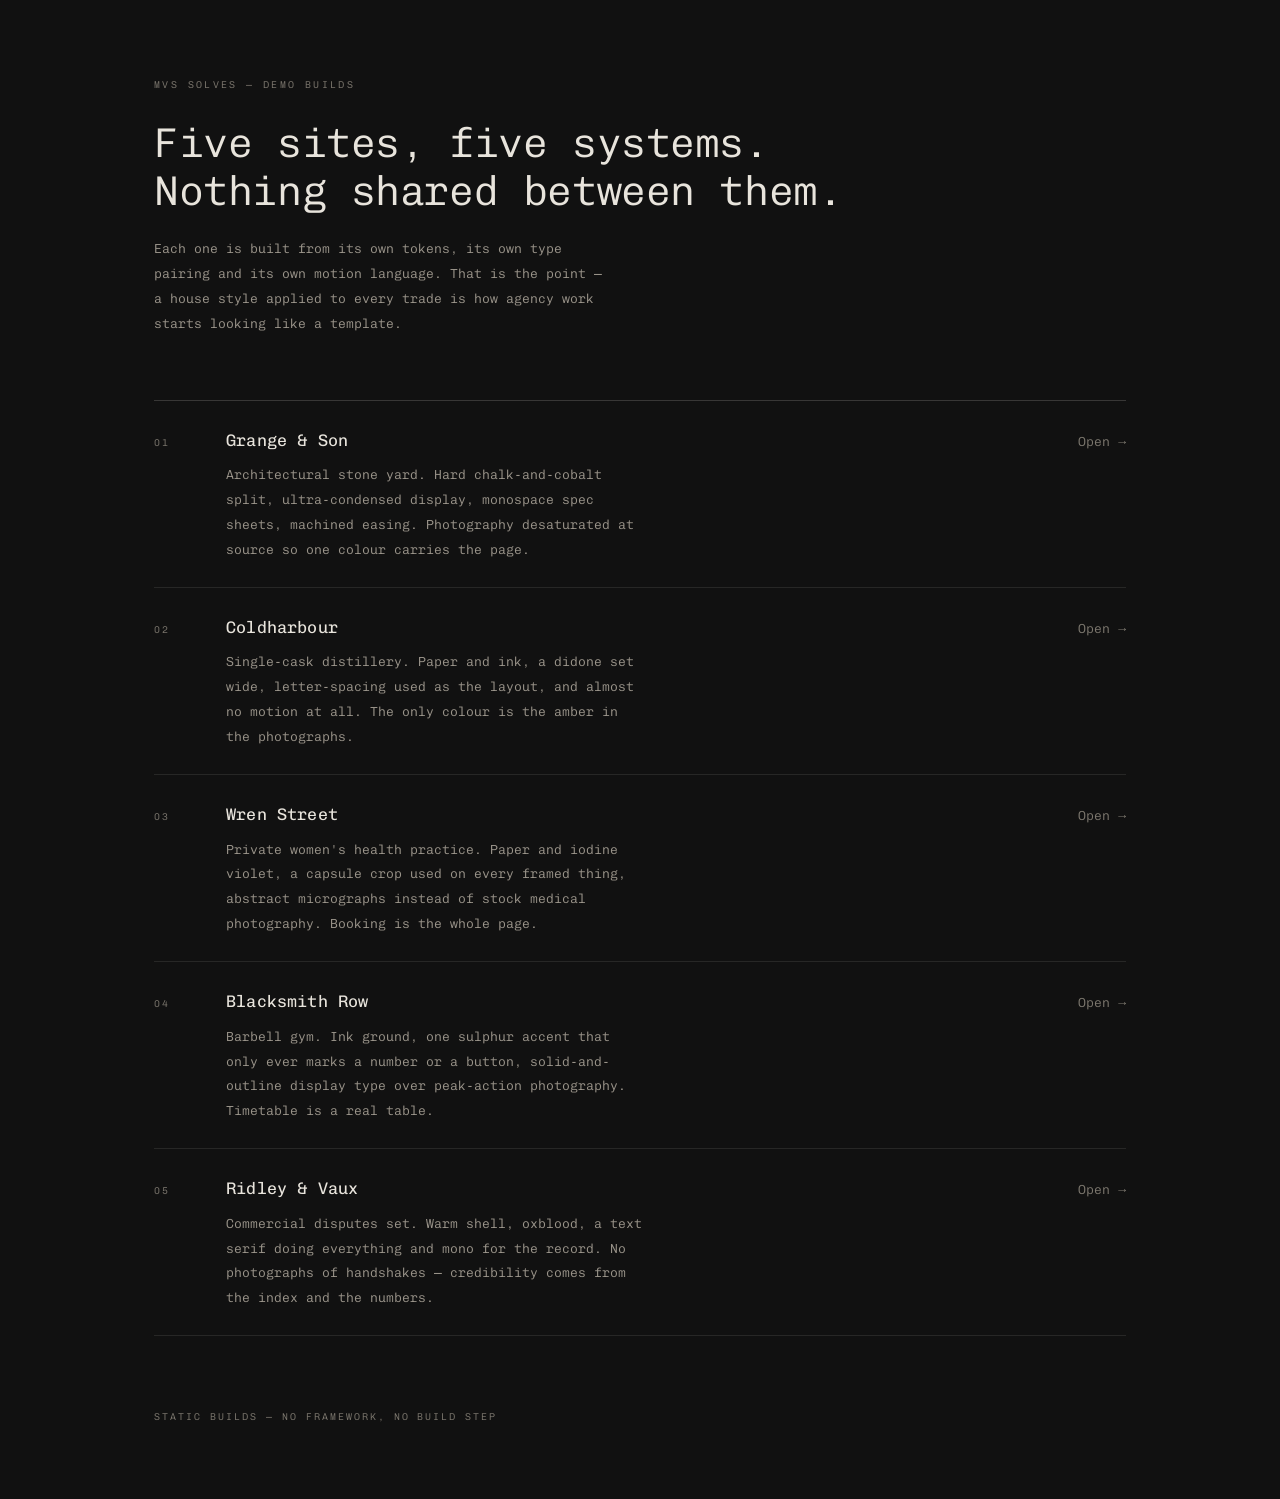
==== index.html @ fd6ee64b "Three more demos: Wren Street, Blacksmith Row, Ridley & Vaux Five trades, five systems, nothing shar" ====
<!DOCTYPE html>
<html lang="en">
<head>
<meta charset="utf-8">
<meta name="viewport" content="width=device-width,initial-scale=1">
<title>MVS Solves — Demo builds</title>
<meta name="description" content="Five demonstration sites. Different trades, different systems, nothing shared between them.">
<meta name="theme-color" content="#111111">
<link rel="preconnect" href="https://fonts.googleapis.com">
<link rel="preconnect" href="https://fonts.gstatic.com" crossorigin>
<link href="https://fonts.googleapis.com/css2?family=Chivo+Mono:wght@300;400&display=swap" rel="stylesheet">
<style>
  *,*::before,*::after{box-sizing:border-box}
  body{margin:0; background:#111; color:#E8E4DC; font-family:'Chivo Mono',ui-monospace,monospace;
    font-weight:300; font-size:.82rem; line-height:1.9; -webkit-font-smoothing:antialiased}
  .wrap{max-width:1100px; margin-inline:auto; padding:clamp(2rem,8vh,6rem) clamp(1.25rem,5vw,4rem)}
  h1{margin:0; font-size:clamp(1.6rem,4vw,2.6rem); font-weight:300; letter-spacing:-.01em; line-height:1.15}
  .k{font-size:.62rem; letter-spacing:.24em; text-transform:uppercase; color:#7C776E}
  .list{margin-top:clamp(2.5rem,7vh,4.5rem); border-top:1px solid rgba(232,228,220,.18)}
  a.item{display:grid; grid-template-columns:3rem minmax(0,1fr) auto; gap:1rem 1.5rem;
    align-items:baseline; padding-block:1.5rem; border-bottom:1px solid rgba(232,228,220,.1);
    text-decoration:none; color:inherit; position:relative}
  /* transform, not padding — nudging padding on hover relayouts the whole row */
  a.item > *{transition:transform .5s cubic-bezier(.85,0,.15,1)}
  a.item:hover > *{transform:translateX(.6rem)}
  a.item::after{content:''; position:absolute; left:0; bottom:-1px; height:1px; width:100%;
    background:#E8E4DC; transform:scaleX(0); transform-origin:left;
    transition:transform .6s cubic-bezier(.85,0,.15,1)}
  a.item:hover::after{transform:scaleX(1)}
  .item b{font-weight:400; font-size:1.05rem; letter-spacing:.01em; display:block}
  .item p{margin:.4rem 0 0; color:#9A948A; max-width:52ch}
  .item .go{white-space:nowrap; color:#7C776E}
  @media(max-width:700px){a.item{grid-template-columns:2.5rem minmax(0,1fr)} .item .go{grid-column:2}}
  footer{margin-top:clamp(3rem,8vh,5rem); color:#7C776E; font-size:.62rem; letter-spacing:.2em; text-transform:uppercase}
</style>
</head>
<body>
<div class="wrap">
  <span class="k">MVS Solves — demo builds</span>
  <h1 style="margin-top:1.4rem">Five sites, five systems.<br>Nothing shared between them.</h1>
  <p style="margin-top:1.4rem; color:#9A948A; max-width:56ch">Each one is built from its own tokens, its own type pairing and its own motion language. That is the point — a house style applied to every trade is how agency work starts looking like a template.</p>

  <div class="list">
    <a class="item" href="stone/">
      <span class="k">01</span>
      <span>
        <b>Grange &amp; Son</b>
        <p>Architectural stone yard. Hard chalk-and-cobalt split, ultra-condensed display, monospace spec sheets, machined easing. Photography desaturated at source so one colour carries the page.</p>
      </span>
      <span class="go">Open →</span>
    </a>

    <a class="item" href="still/">
      <span class="k">02</span>
      <span>
        <b>Coldharbour</b>
        <p>Single-cask distillery. Paper and ink, a didone set wide, letter-spacing used as the layout, and almost no motion at all. The only colour is the amber in the photographs.</p>
      </span>
      <span class="go">Open →</span>
    </a>

    <a class="item" href="clinic/">
      <span class="k">03</span>
      <span>
        <b>Wren Street</b>
        <p>Private women's health practice. Paper and iodine violet, a capsule crop used on every framed thing, abstract micrographs instead of stock medical photography. Booking is the whole page.</p>
      </span>
      <span class="go">Open →</span>
    </a>

    <a class="item" href="forge/">
      <span class="k">04</span>
      <span>
        <b>Blacksmith Row</b>
        <p>Barbell gym. Ink ground, one sulphur accent that only ever marks a number or a button, solid-and-outline display type over peak-action photography. Timetable is a real table.</p>
      </span>
      <span class="go">Open →</span>
    </a>

    <a class="item" href="chambers/">
      <span class="k">05</span>
      <span>
        <b>Ridley &amp; Vaux</b>
        <p>Commercial disputes set. Warm shell, oxblood, a text serif doing everything and mono for the record. No photographs of handshakes — credibility comes from the index and the numbers.</p>
      </span>
      <span class="go">Open →</span>
    </a>

  </div>

  <footer>Static builds — no framework, no build step</footer>
</div>
</body>
</html>
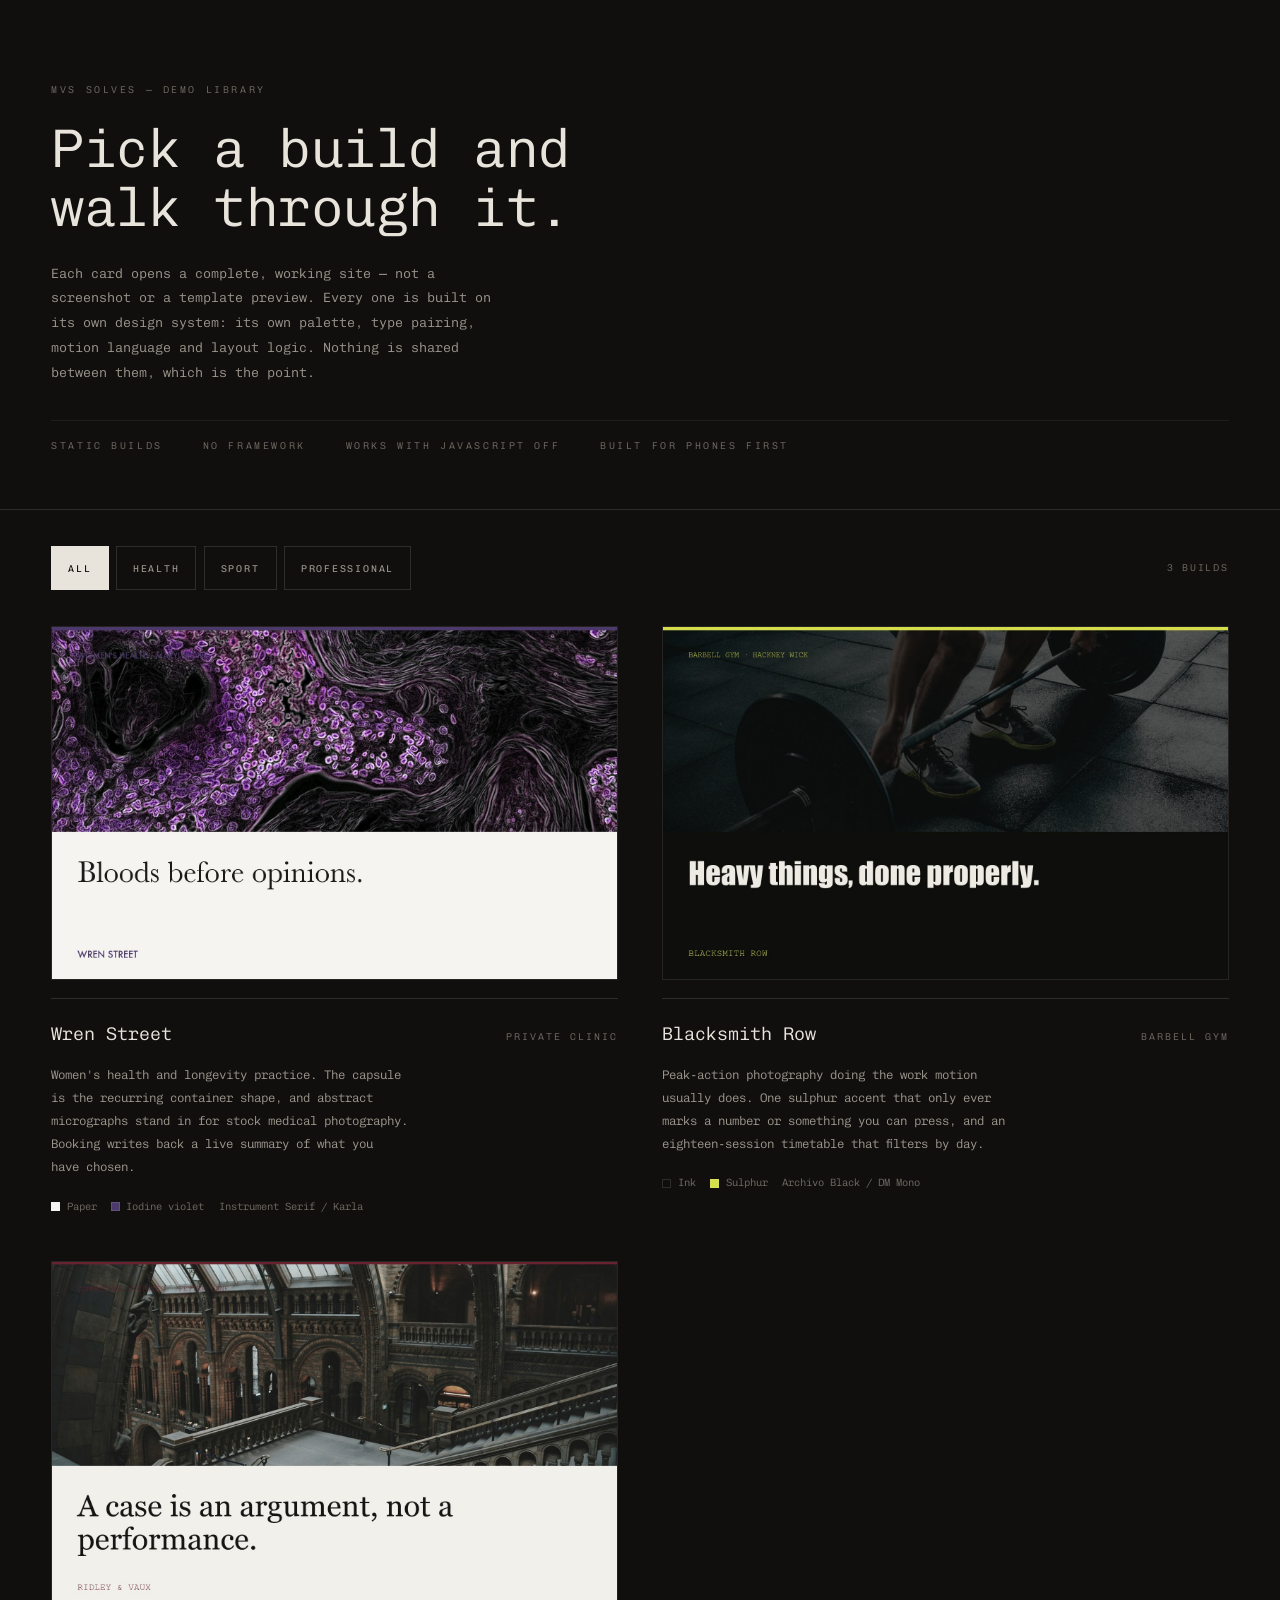
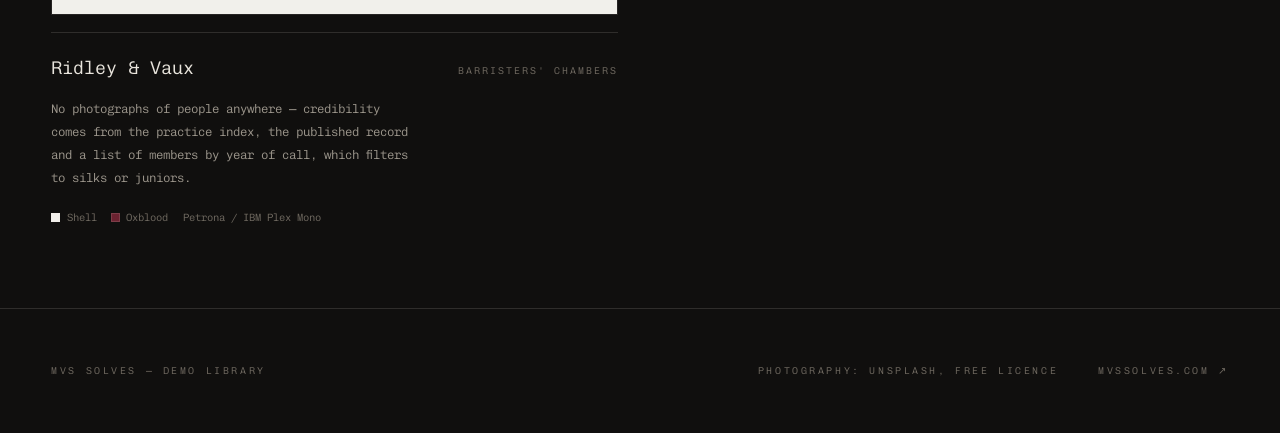
==== commit 7811dcc5: "Library of three: drop the first two builds, deepen the rest Removed Grange & Son and Coldharbour fr" ====
--- a/index.html
+++ b/index.html
@@ -3,92 +3,261 @@
 <head>
 <meta charset="utf-8">
 <meta name="viewport" content="width=device-width,initial-scale=1">
-<title>MVS Solves — Demo builds</title>
-<meta name="description" content="Five demonstration sites. Different trades, different systems, nothing shared between them.">
-<meta name="theme-color" content="#111111">
+<script>document.documentElement.className+=' js';</script>
+<title>Demo library — MVS Solves</title>
+<meta name="description" content="Working demo builds by MVS Solves. Each one is a complete site with its own design system — open any card to walk through it.">
+<meta name="theme-color" content="#100F0E">
+<meta property="og:type" content="website">
+<meta property="og:title" content="Demo library — MVS Solves">
+<meta property="og:description" content="Working demo builds. Each one a complete site with its own design system.">
 <link rel="preconnect" href="https://fonts.googleapis.com">
 <link rel="preconnect" href="https://fonts.gstatic.com" crossorigin>
 <link href="https://fonts.googleapis.com/css2?family=Chivo+Mono:wght@300;400&display=swap" rel="stylesheet">
 <style>
-  *,*::before,*::after{box-sizing:border-box}
-  body{margin:0; background:#111; color:#E8E4DC; font-family:'Chivo Mono',ui-monospace,monospace;
-    font-weight:300; font-size:.82rem; line-height:1.9; -webkit-font-smoothing:antialiased}
-  .wrap{max-width:1100px; margin-inline:auto; padding:clamp(2rem,8vh,6rem) clamp(1.25rem,5vw,4rem)}
-  h1{margin:0; font-size:clamp(1.6rem,4vw,2.6rem); font-weight:300; letter-spacing:-.01em; line-height:1.15}
-  .k{font-size:.62rem; letter-spacing:.24em; text-transform:uppercase; color:#7C776E}
-  .list{margin-top:clamp(2.5rem,7vh,4.5rem); border-top:1px solid rgba(232,228,220,.18)}
-  a.item{display:grid; grid-template-columns:3rem minmax(0,1fr) auto; gap:1rem 1.5rem;
-    align-items:baseline; padding-block:1.5rem; border-bottom:1px solid rgba(232,228,220,.1);
-    text-decoration:none; color:inherit; position:relative}
-  /* transform, not padding — nudging padding on hover relayouts the whole row */
-  a.item > *{transition:transform .5s cubic-bezier(.85,0,.15,1)}
-  a.item:hover > *{transform:translateX(.6rem)}
-  a.item::after{content:''; position:absolute; left:0; bottom:-1px; height:1px; width:100%;
-    background:#E8E4DC; transform:scaleX(0); transform-origin:left;
-    transition:transform .6s cubic-bezier(.85,0,.15,1)}
-  a.item:hover::after{transform:scaleX(1)}
-  .item b{font-weight:400; font-size:1.05rem; letter-spacing:.01em; display:block}
-  .item p{margin:.4rem 0 0; color:#9A948A; max-width:52ch}
-  .item .go{white-space:nowrap; color:#7C776E}
-  @media(max-width:700px){a.item{grid-template-columns:2.5rem minmax(0,1fr)} .item .go{grid-column:2}}
-  footer{margin-top:clamp(3rem,8vh,5rem); color:#7C776E; font-size:.62rem; letter-spacing:.2em; text-transform:uppercase}
+/* ============================================================
+   The library is deliberately quiet and set in a single mono.
+   The previews carry all the personality — chrome that asserted
+   its own voice would compete with the work it is showing.
+   ============================================================ */
+:root{
+  --ink:#100F0E; --ink-2:#171614;
+  --bone:#E8E4DC; --bone-2:#9A948A; --bone-3:#6F6960;
+  --hair:rgba(232,228,220,.14); --hair-2:rgba(232,228,220,.07);
+  --mono:'Chivo Mono',ui-monospace,SFMono-Regular,Menlo,monospace;
+  --pad:clamp(1.15rem,4vw,4rem);
+  --ease:cubic-bezier(.22,.9,.28,1);
+}
+*,*::before,*::after{box-sizing:border-box}
+html{background:var(--ink); scroll-behavior:smooth; -webkit-text-size-adjust:100%}
+body{margin:0; background:var(--ink); color:var(--bone); font-family:var(--mono);
+  font-weight:300; font-size:.84rem; line-height:1.85; -webkit-font-smoothing:antialiased;
+  overflow-x:hidden}
+img{max-width:100%; display:block; height:auto}
+a{color:inherit}
+p{margin:0; text-wrap:pretty}
+h1,h2{margin:0; font-weight:300; letter-spacing:-.01em; text-wrap:balance}
+::selection{background:var(--bone); color:var(--ink)}
+:focus-visible{outline:2px solid var(--bone); outline-offset:4px}
+
+.wrap{width:100%; max-width:1320px; margin-inline:auto; padding-inline:var(--pad)}
+.k{display:block; font-size:.62rem; letter-spacing:.26em; text-transform:uppercase; color:var(--bone-3)}
+
+.skip{position:fixed; top:.5rem; left:.5rem; z-index:200; transform:translateY(-160%);
+  padding:.7rem 1rem; background:var(--bone); color:var(--ink); text-decoration:none;
+  transition:transform .25s ease}
+.skip:focus,.skip:focus-visible{transform:none}
+
+/* ---------- masthead ---------- */
+header{padding-block:clamp(2.5rem,9vh,5.5rem) clamp(2rem,6vh,3.5rem);
+  border-bottom:1px solid var(--hair)}
+h1{font-size:clamp(1.9rem,5.2vw,3.4rem); line-height:1.1; margin-top:1.2rem; max-width:18ch}
+header p{margin-top:1.4rem; color:var(--bone-2); max-width:58ch}
+.meta{display:flex; flex-wrap:wrap; gap:.4rem 2.5rem; margin-top:2.2rem;
+  padding-top:1rem; border-top:1px solid var(--hair-2)}
+
+/* ---------- filters ---------- */
+.filters{display:flex; flex-wrap:wrap; gap:.45rem; align-items:center;
+  padding-block:clamp(1.5rem,4vh,2.25rem)}
+.chip{font-family:var(--mono); font-size:.62rem; letter-spacing:.18em; text-transform:uppercase;
+  background:none; color:var(--bone-2); border:1px solid var(--hair);
+  padding:.6rem 1rem; cursor:pointer; min-height:44px; display:inline-flex; align-items:center;
+  transition:background-color .3s var(--ease), color .3s var(--ease), border-color .3s var(--ease)}
+.chip:hover{color:var(--bone); border-color:var(--bone-3)}
+.chip[aria-pressed="true"]{background:var(--bone); border-color:var(--bone); color:var(--ink)}
+.count{margin-left:auto; color:var(--bone-3); font-size:.62rem; letter-spacing:.18em;
+  text-transform:uppercase}
+@media(max-width:640px){.count{margin-left:0; width:100%}}
+
+/* ---------- the library ---------- */
+.grid{display:grid; grid-template-columns:repeat(2,minmax(0,1fr));
+  gap:clamp(1.75rem,3.5vw,3rem); padding-bottom:clamp(3rem,9vh,6rem)}
+@media(max-width:860px){.grid{grid-template-columns:1fr}}
+
+.card{display:block; text-decoration:none; position:relative}
+.card[hidden]{display:none}
+.shot{position:relative; display:block; overflow:hidden; background:var(--ink-2);
+  aspect-ratio:16/10; border:1px solid var(--hair-2)}
+.shot img{position:absolute; inset:0; width:100%; height:100%; object-fit:cover;
+  transition:transform 1.1s var(--ease)}
+.card:hover .shot img,.card:focus-visible .shot img{transform:scale(1.028)}
+
+.open{position:absolute; right:0; bottom:0; z-index:2; background:var(--bone); color:var(--ink);
+  font-size:.6rem; letter-spacing:.24em; text-transform:uppercase; padding:.85rem 1.1rem;
+  transform:translateY(100%); transition:transform .45s var(--ease)}
+.card:hover .open,.card:focus-visible .open{transform:none}
+
+.card-in{display:grid; grid-template-columns:minmax(0,1fr) auto; gap:.4rem 1.5rem;
+  align-items:baseline; padding-top:1.1rem; border-top:1px solid var(--hair);
+  margin-top:1.1rem; position:relative}
+.card-in::after{content:''; position:absolute; left:0; top:-1px; height:1px; width:100%;
+  background:var(--bone); transform:scaleX(0); transform-origin:left;
+  transition:transform .6s var(--ease)}
+.card:hover .card-in::after{transform:scaleX(1)}
+.card h2{font-size:1.15rem; letter-spacing:0}
+.card .trade{grid-column:2; text-align:right; white-space:nowrap; color:var(--bone-3);
+  font-size:.62rem; letter-spacing:.2em; text-transform:uppercase}
+.card p{grid-column:1/-1; color:var(--bone-2); font-size:.78rem; max-width:52ch; margin-top:.35rem}
+.card .sys{grid-column:1/-1; margin-top:.75rem; color:var(--bone-3); font-size:.66rem;
+  display:flex; flex-wrap:wrap; gap:.3rem .9rem}
+.swatch{display:inline-flex; align-items:center; gap:.4rem}
+.swatch i{width:9px; height:9px; display:inline-block; border:1px solid var(--hair)}
+@media(max-width:520px){
+  .card-in{grid-template-columns:1fr}
+  .card .trade{grid-column:1; text-align:left}
+}
+
+/* ---------- footer ---------- */
+footer{border-top:1px solid var(--hair); padding-block:2.5rem}
+.foot{display:flex; flex-wrap:wrap; gap:.75rem 2.5rem; align-items:baseline}
+.foot .k:first-child{margin-right:auto}
+.foot a{min-height:44px; display:inline-flex; align-items:center; text-decoration:none}
+
+/* ---------- reveal ---------- */
+@media (prefers-reduced-motion: no-preference){
+  .js .rv{transition:opacity .8s var(--ease), transform .8s var(--ease)}
+  .js .rv.pre{opacity:0; transform:translateY(16px)}
+}
+@media (prefers-reduced-motion: reduce){*{transition-duration:.01ms !important}}
 </style>
 </head>
 <body>
+
+<a class="skip" href="#library">Skip to the library</a>
+
+<header>
+  <div class="wrap">
+    <span class="k">MVS Solves — demo library</span>
+    <h1>Pick a build and walk through it.</h1>
+    <p>Each card opens a complete, working site — not a screenshot or a template preview. Every one is built on its own design system: its own palette, type pairing, motion language and layout logic. Nothing is shared between them, which is the point.</p>
+    <div class="meta">
+      <span class="k">Static builds</span>
+      <span class="k">No framework</span>
+      <span class="k">Works with JavaScript off</span>
+      <span class="k">Built for phones first</span>
+    </div>
+  </div>
+</header>
+
 <div class="wrap">
-  <span class="k">MVS Solves — demo builds</span>
-  <h1 style="margin-top:1.4rem">Five sites, five systems.<br>Nothing shared between them.</h1>
-  <p style="margin-top:1.4rem; color:#9A948A; max-width:56ch">Each one is built from its own tokens, its own type pairing and its own motion language. That is the point — a house style applied to every trade is how agency work starts looking like a template.</p>
-
-  <div class="list">
-    <a class="item" href="stone/">
-      <span class="k">01</span>
-      <span>
-        <b>Grange &amp; Son</b>
-        <p>Architectural stone yard. Hard chalk-and-cobalt split, ultra-condensed display, monospace spec sheets, machined easing. Photography desaturated at source so one colour carries the page.</p>
-      </span>
-      <span class="go">Open →</span>
+  <div class="filters" role="group" aria-label="Filter by sector">
+    <button class="chip" type="button" data-f="all" aria-pressed="true">All</button>
+    <button class="chip" type="button" data-f="health" aria-pressed="false">Health</button>
+    <button class="chip" type="button" data-f="sport" aria-pressed="false">Sport</button>
+    <button class="chip" type="button" data-f="professional" aria-pressed="false">Professional</button>
+    <span class="count" id="count" aria-live="polite">3 builds</span>
+  </div>
+</div>
+
+<main class="wrap" id="library">
+  <div class="grid">
+
+    <a class="card rv" href="clinic/" data-sector="health">
+      <span class="shot">
+        <img src="clinic/preview.jpg" width="1600" height="1000" loading="eager"
+             alt="Wren Street landing page: a violet micrograph above the line 'Bloods before opinions.'">
+        <span class="open">Open build →</span>
+      </span>
+      <span class="card-in">
+        <h2>Wren Street</h2>
+        <span class="trade">Private clinic</span>
+        <p>Women's health and longevity practice. The capsule is the recurring container shape, and abstract micrographs stand in for stock medical photography. Booking writes back a live summary of what you have chosen.</p>
+        <span class="sys">
+          <span class="swatch"><i style="background:#F6F4F0"></i>Paper</span>
+          <span class="swatch"><i style="background:#4B3A6B"></i>Iodine violet</span>
+          <span class="swatch">Instrument Serif / Karla</span>
+        </span>
+      </span>
     </a>
 
-    <a class="item" href="still/">
-      <span class="k">02</span>
-      <span>
-        <b>Coldharbour</b>
-        <p>Single-cask distillery. Paper and ink, a didone set wide, letter-spacing used as the layout, and almost no motion at all. The only colour is the amber in the photographs.</p>
-      </span>
-      <span class="go">Open →</span>
+    <a class="card rv" href="forge/" data-sector="sport">
+      <span class="shot">
+        <img src="forge/preview.jpg" width="1600" height="1000" loading="eager"
+             alt="Blacksmith Row landing page: a lifter over a barbell above the line 'Heavy things, done properly.'">
+        <span class="open">Open build →</span>
+      </span>
+      <span class="card-in">
+        <h2>Blacksmith Row</h2>
+        <span class="trade">Barbell gym</span>
+        <p>Peak-action photography doing the work motion usually does. One sulphur accent that only ever marks a number or something you can press, and an eighteen-session timetable that filters by day.</p>
+        <span class="sys">
+          <span class="swatch"><i style="background:#0E0E0D"></i>Ink</span>
+          <span class="swatch"><i style="background:#D6DE49"></i>Sulphur</span>
+          <span class="swatch">Archivo Black / DM Mono</span>
+        </span>
+      </span>
     </a>
 
-    <a class="item" href="clinic/">
-      <span class="k">03</span>
-      <span>
-        <b>Wren Street</b>
-        <p>Private women's health practice. Paper and iodine violet, a capsule crop used on every framed thing, abstract micrographs instead of stock medical photography. Booking is the whole page.</p>
-      </span>
-      <span class="go">Open →</span>
+    <a class="card rv" href="chambers/" data-sector="professional">
+      <span class="shot">
+        <img src="chambers/preview.jpg" width="1600" height="1000" loading="lazy"
+             alt="Ridley &amp; Vaux landing page: a stone staircase above a line about cases not worth running.">
+        <span class="open">Open build →</span>
+      </span>
+      <span class="card-in">
+        <h2>Ridley &amp; Vaux</h2>
+        <span class="trade">Barristers' chambers</span>
+        <p>No photographs of people anywhere — credibility comes from the practice index, the published record and a list of members by year of call, which filters to silks or juniors.</p>
+        <span class="sys">
+          <span class="swatch"><i style="background:#F2F0EB"></i>Shell</span>
+          <span class="swatch"><i style="background:#6B2230"></i>Oxblood</span>
+          <span class="swatch">Petrona / IBM Plex Mono</span>
+        </span>
+      </span>
     </a>
 
-    <a class="item" href="forge/">
-      <span class="k">04</span>
-      <span>
-        <b>Blacksmith Row</b>
-        <p>Barbell gym. Ink ground, one sulphur accent that only ever marks a number or a button, solid-and-outline display type over peak-action photography. Timetable is a real table.</p>
-      </span>
-      <span class="go">Open →</span>
-    </a>
-
-    <a class="item" href="chambers/">
-      <span class="k">05</span>
-      <span>
-        <b>Ridley &amp; Vaux</b>
-        <p>Commercial disputes set. Warm shell, oxblood, a text serif doing everything and mono for the record. No photographs of handshakes — credibility comes from the index and the numbers.</p>
-      </span>
-      <span class="go">Open →</span>
-    </a>
-
-  </div>
-
-  <footer>Static builds — no framework, no build step</footer>
-</div>
+  </div>
+</main>
+
+<footer>
+  <div class="wrap foot">
+    <span class="k">MVS Solves — demo library</span>
+    <span class="k">Photography: Unsplash, free licence</span>
+    <a class="k" href="https://mvssolves.com">mvssolves.com ↗</a>
+  </div>
+</footer>
+
+<script>
+(function(){
+  'use strict';
+  var reduce = matchMedia('(prefers-reduced-motion: reduce)').matches;
+
+  /* filter by sector — scales as builds are added */
+  var chips = [].slice.call(document.querySelectorAll('.chip'));
+  var cards = [].slice.call(document.querySelectorAll('.card'));
+  var count = document.getElementById('count');
+  function apply(f){
+    var shown = 0;
+    cards.forEach(function(c){
+      var hit = f === 'all' || c.dataset.sector === f;
+      c.hidden = !hit;
+      if (hit) shown++;
+    });
+    count.textContent = shown + (shown === 1 ? ' build' : ' builds');
+  }
+  chips.forEach(function(b){
+    b.addEventListener('click', function(){
+      chips.forEach(function(o){ o.setAttribute('aria-pressed', String(o === b)); });
+      apply(b.dataset.f);
+    });
+  });
+
+  /* reveals — pre-hide only what is below the fold */
+  if (reduce || !('IntersectionObserver' in window)) return;
+  var vh = innerHeight;
+  var rv = [].slice.call(document.querySelectorAll('.rv'));
+  rv.forEach(function(el){
+    if (el.getBoundingClientRect().top > vh * 0.92) el.classList.add('pre');
+  });
+  var io = new IntersectionObserver(function(es){
+    es.forEach(function(e){
+      if (!e.isIntersecting) return;
+      var i = rv.indexOf(e.target);
+      setTimeout(function(){ e.target.classList.remove('pre'); }, (i % 2) * 90);
+      io.unobserve(e.target);
+    });
+  }, { rootMargin: '0px 0px -8% 0px' });
+  rv.forEach(function(el){ io.observe(el); });
+})();
+</script>
 </body>
 </html>
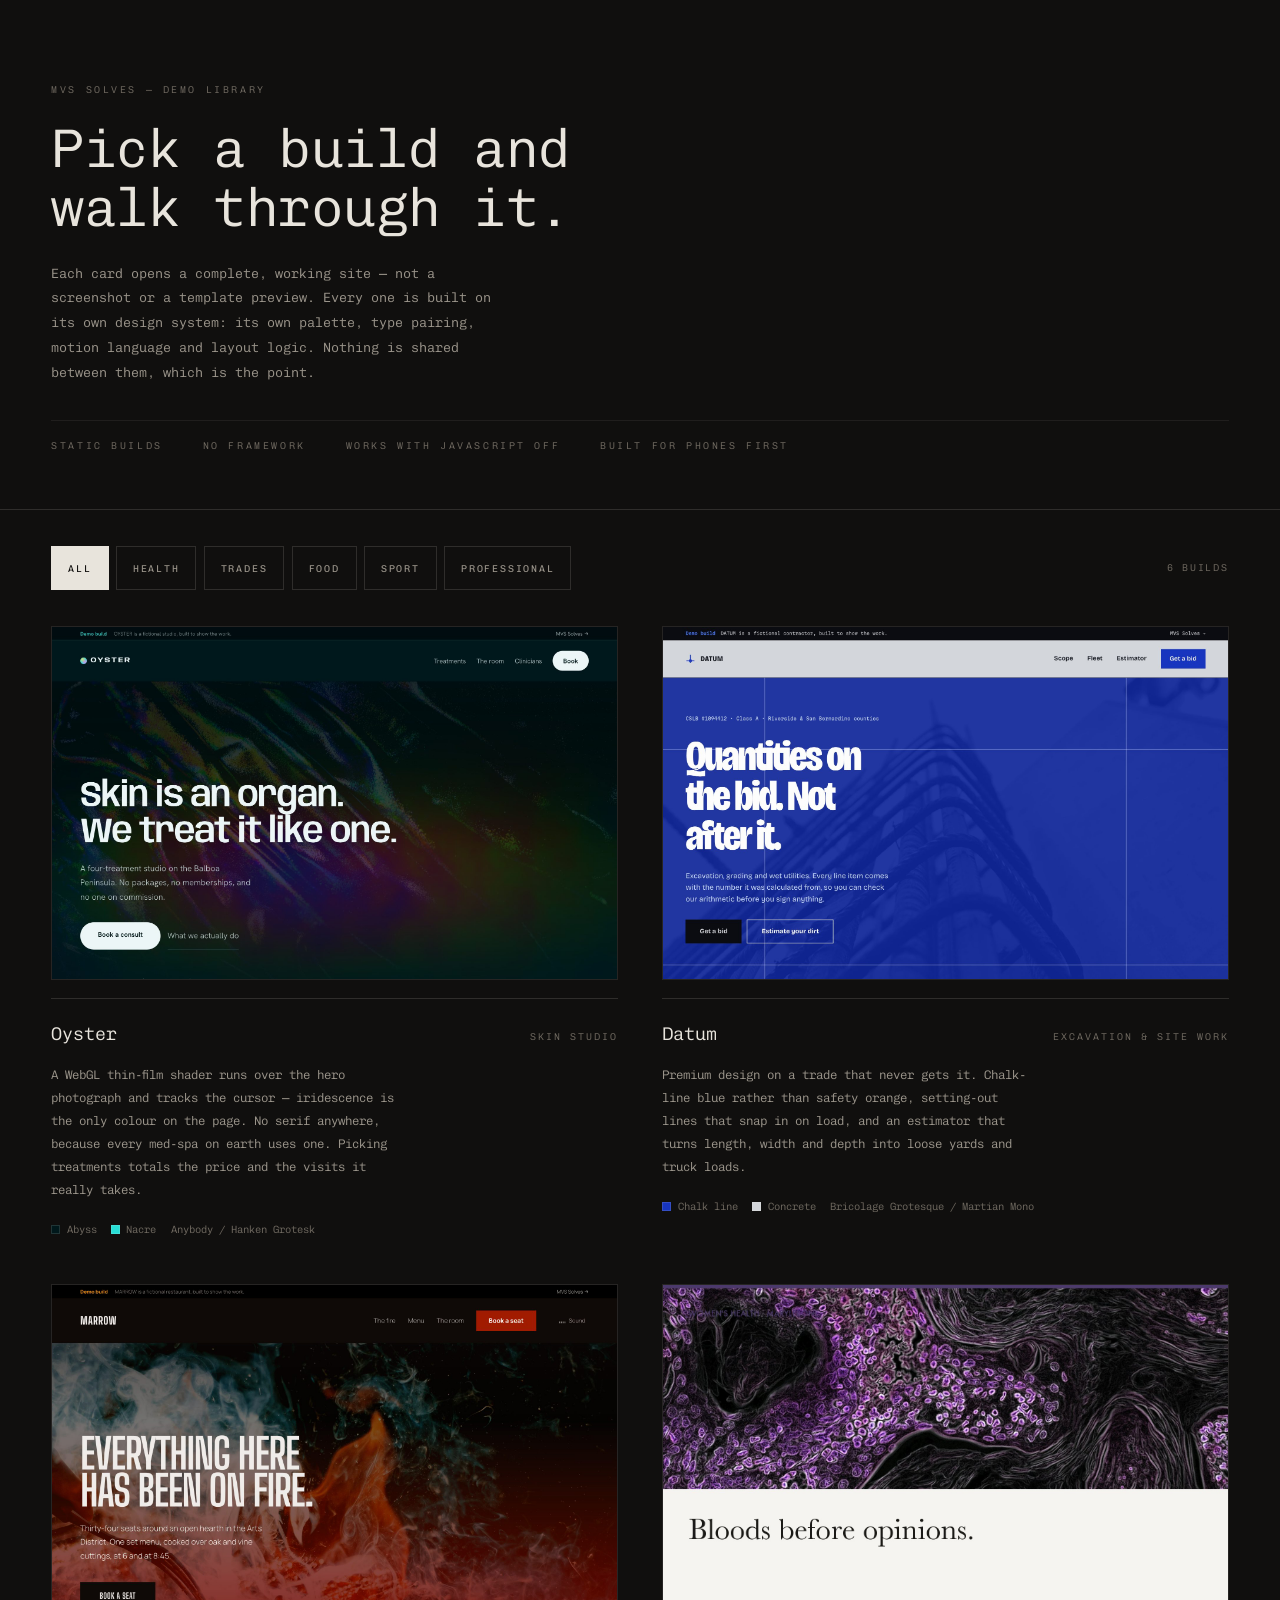
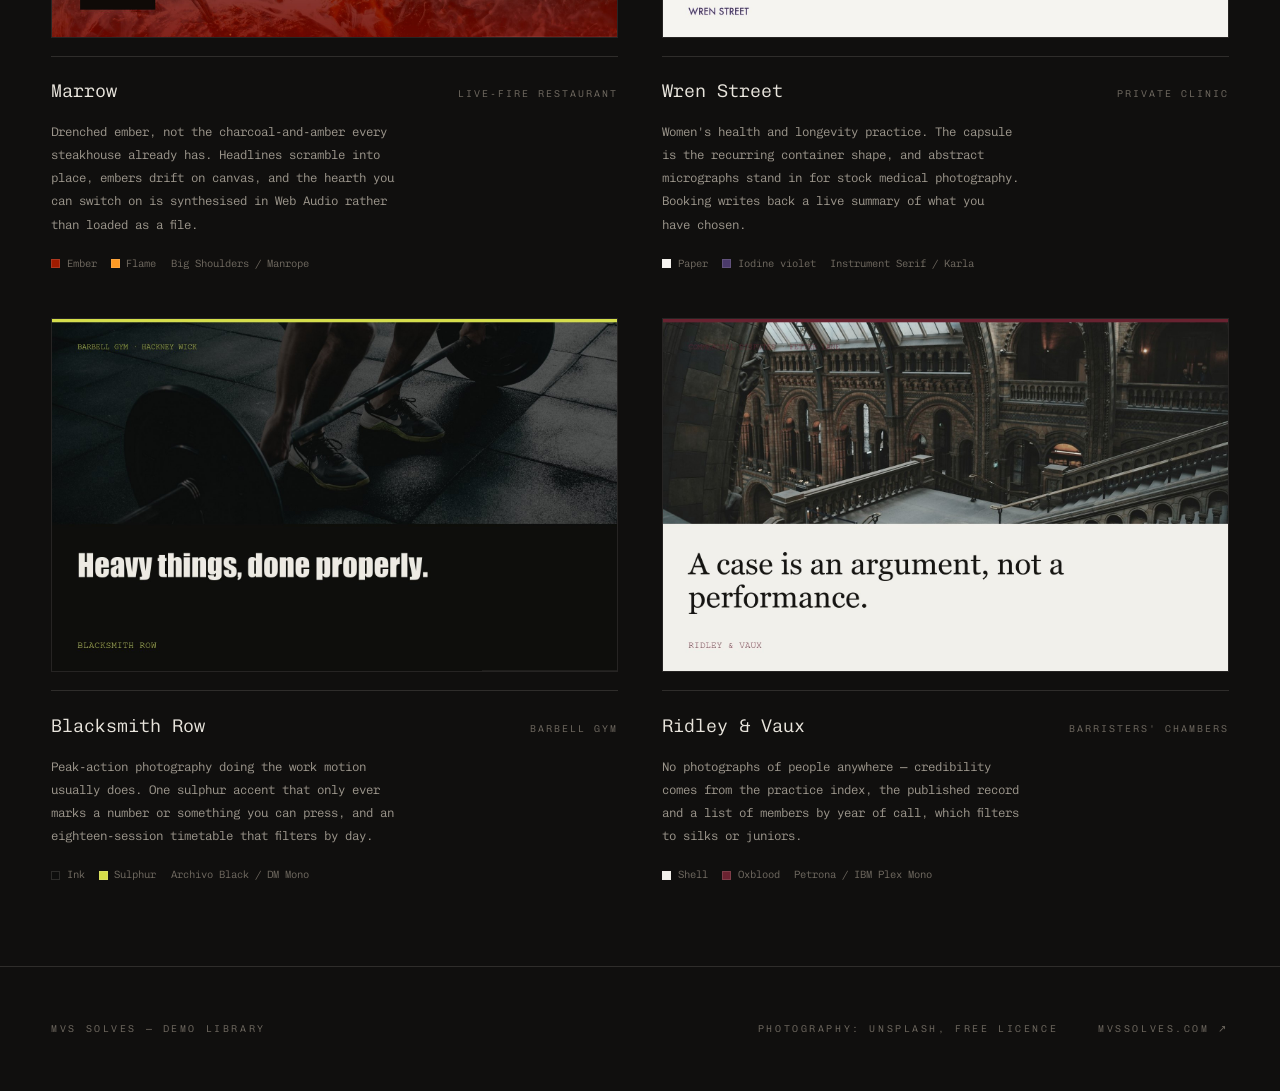
==== commit b4650b4a: "Round two: Oyster, Datum, Marrow — saturated colour, opposed densities Round one (Wren Street, Black" ====
--- a/index.html
+++ b/index.html
@@ -142,18 +142,74 @@
   <div class="filters" role="group" aria-label="Filter by sector">
     <button class="chip" type="button" data-f="all" aria-pressed="true">All</button>
     <button class="chip" type="button" data-f="health" aria-pressed="false">Health</button>
+    <button class="chip" type="button" data-f="trades" aria-pressed="false">Trades</button>
+    <button class="chip" type="button" data-f="food" aria-pressed="false">Food</button>
     <button class="chip" type="button" data-f="sport" aria-pressed="false">Sport</button>
     <button class="chip" type="button" data-f="professional" aria-pressed="false">Professional</button>
-    <span class="count" id="count" aria-live="polite">3 builds</span>
+    <span class="count" id="count" aria-live="polite">6 builds</span>
   </div>
 </div>
 
 <main class="wrap" id="library">
   <div class="grid">
 
+    <a class="card rv" href="oyster/" data-sector="health">
+      <span class="shot">
+        <img src="oyster/preview.jpg" width="1920" height="1200" loading="eager"
+             alt="Oyster landing page: iridescent film over near-black, headed 'Skin is an organ. We treat it like one.'">
+        <span class="open">Open build →</span>
+      </span>
+      <span class="card-in">
+        <h2>Oyster</h2>
+        <span class="trade">Skin studio</span>
+        <p>A WebGL thin-film shader runs over the hero photograph and tracks the cursor — iridescence is the only colour on the page. No serif anywhere, because every med-spa on earth uses one. Picking treatments totals the price and the visits it really takes.</p>
+        <span class="sys">
+          <span class="swatch"><i style="background:#00181B"></i>Abyss</span>
+          <span class="swatch"><i style="background:#27DED6"></i>Nacre</span>
+          <span class="swatch">Anybody / Hanken Grotesk</span>
+        </span>
+      </span>
+    </a>
+
+    <a class="card rv" href="datum/" data-sector="trades">
+      <span class="shot">
+        <img src="datum/preview.jpg" width="1920" height="1200" loading="eager"
+             alt="Datum landing page: a rebar cage duotoned into ultramarine, headed 'Quantities on the bid. Not after it.'">
+        <span class="open">Open build →</span>
+      </span>
+      <span class="card-in">
+        <h2>Datum</h2>
+        <span class="trade">Excavation &amp; site work</span>
+        <p>Premium design on a trade that never gets it. Chalk-line blue rather than safety orange, setting-out lines that snap in on load, and an estimator that turns length, width and depth into loose yards and truck loads.</p>
+        <span class="sys">
+          <span class="swatch"><i style="background:#1735BF"></i>Chalk line</span>
+          <span class="swatch"><i style="background:#D3D6DA"></i>Concrete</span>
+          <span class="swatch">Bricolage Grotesque / Martian Mono</span>
+        </span>
+      </span>
+    </a>
+
+    <a class="card rv" href="marrow/" data-sector="food">
+      <span class="shot">
+        <img src="marrow/preview.jpg" width="1920" height="1200" loading="eager"
+             alt="Marrow landing page: flame and smoke bleeding into ember red, headed 'Everything here has been on fire.'">
+        <span class="open">Open build →</span>
+      </span>
+      <span class="card-in">
+        <h2>Marrow</h2>
+        <span class="trade">Live-fire restaurant</span>
+        <p>Drenched ember, not the charcoal-and-amber every steakhouse already has. Headlines scramble into place, embers drift on canvas, and the hearth you can switch on is synthesised in Web Audio rather than loaded as a file.</p>
+        <span class="sys">
+          <span class="swatch"><i style="background:#A01B00"></i>Ember</span>
+          <span class="swatch"><i style="background:#FF9B24"></i>Flame</span>
+          <span class="swatch">Big Shoulders / Manrope</span>
+        </span>
+      </span>
+    </a>
+
     <a class="card rv" href="clinic/" data-sector="health">
       <span class="shot">
-        <img src="clinic/preview.jpg" width="1600" height="1000" loading="eager"
+        <img src="clinic/preview.jpg" width="1600" height="1000" loading="lazy"
              alt="Wren Street landing page: a violet micrograph above the line 'Bloods before opinions.'">
         <span class="open">Open build →</span>
       </span>
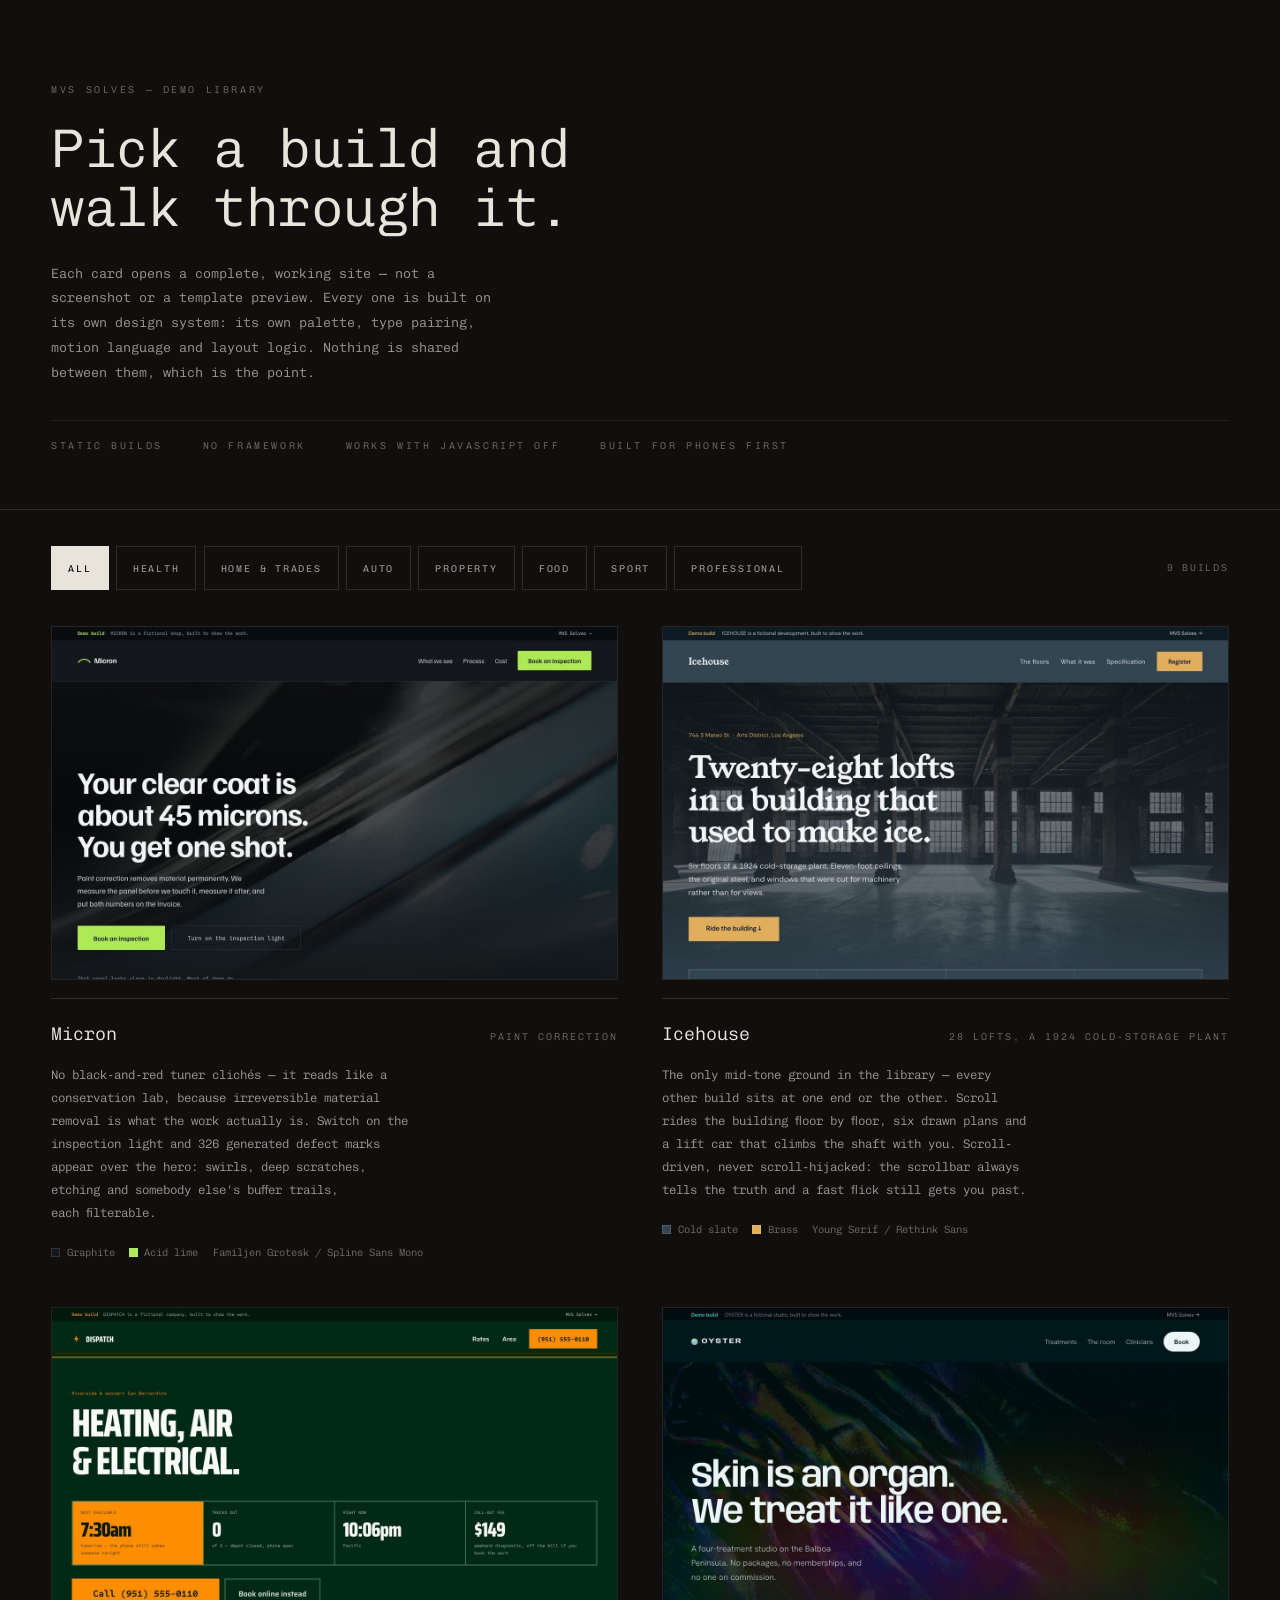
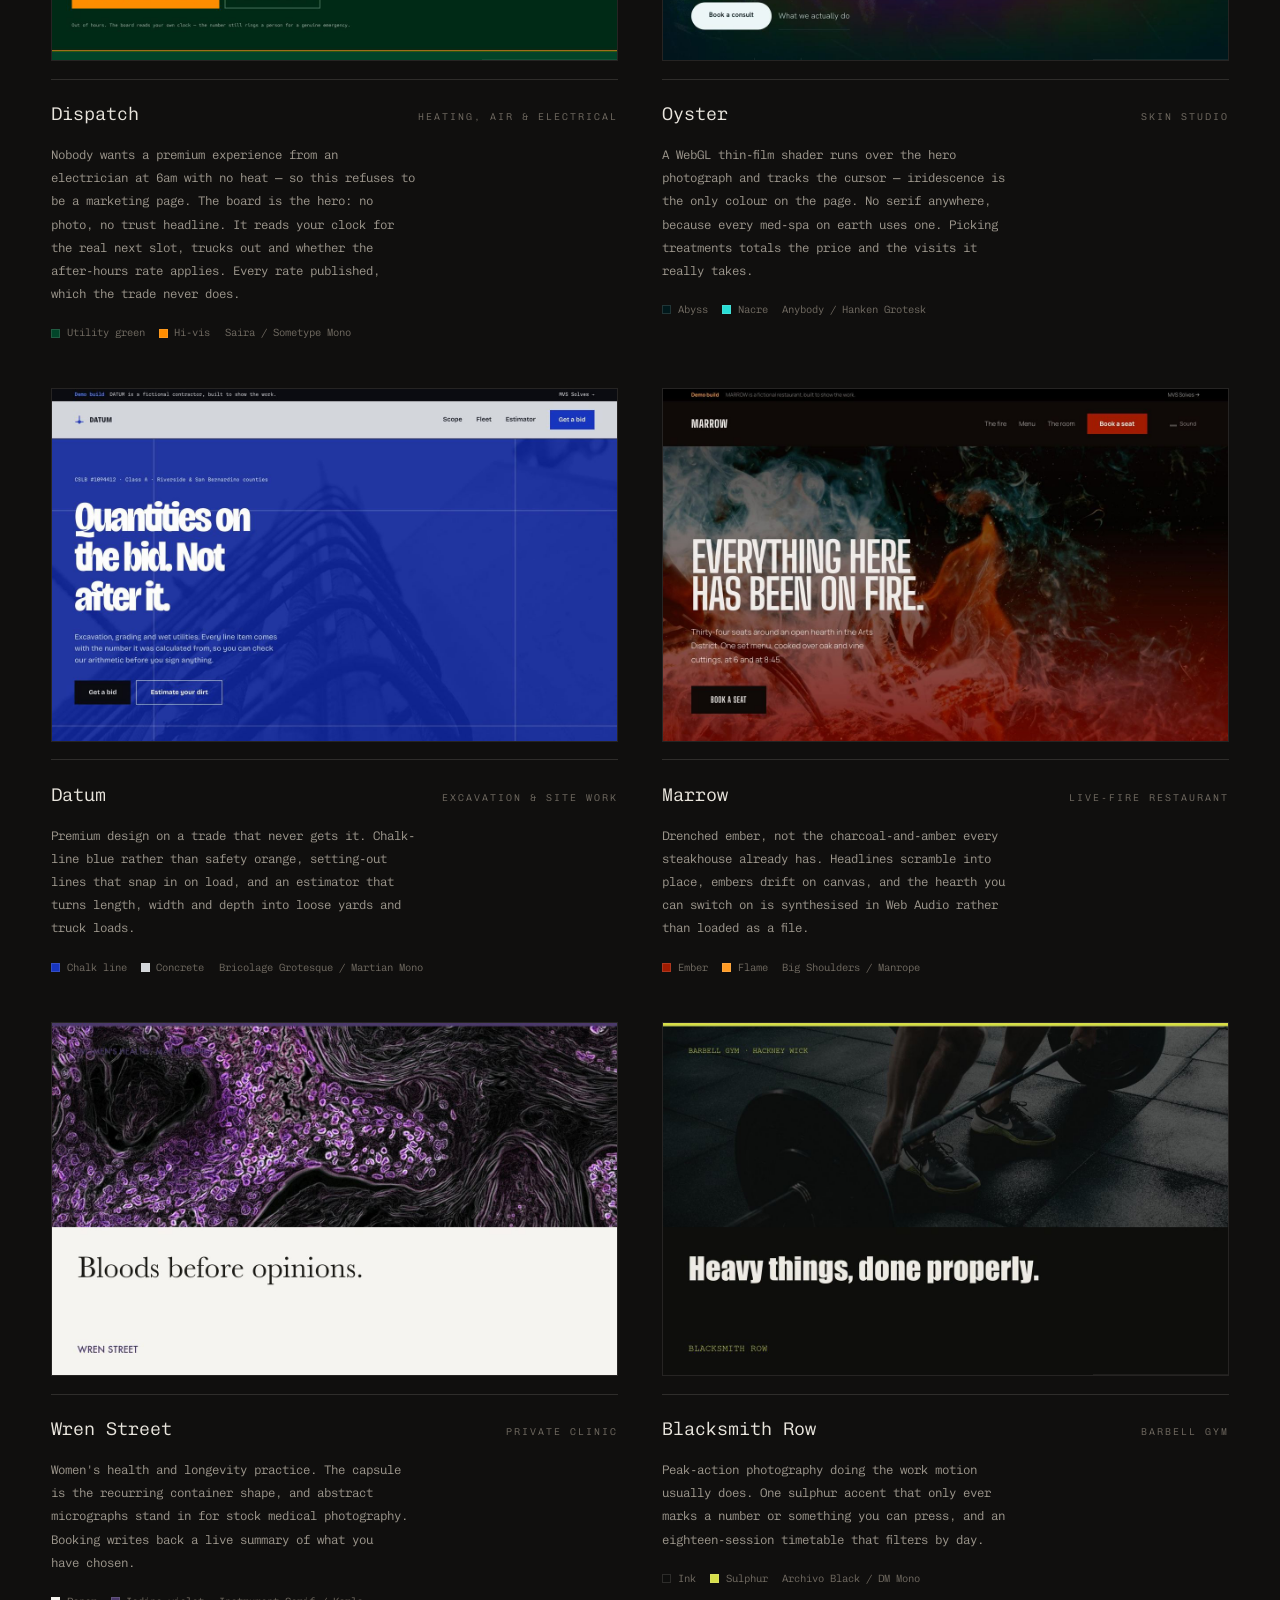
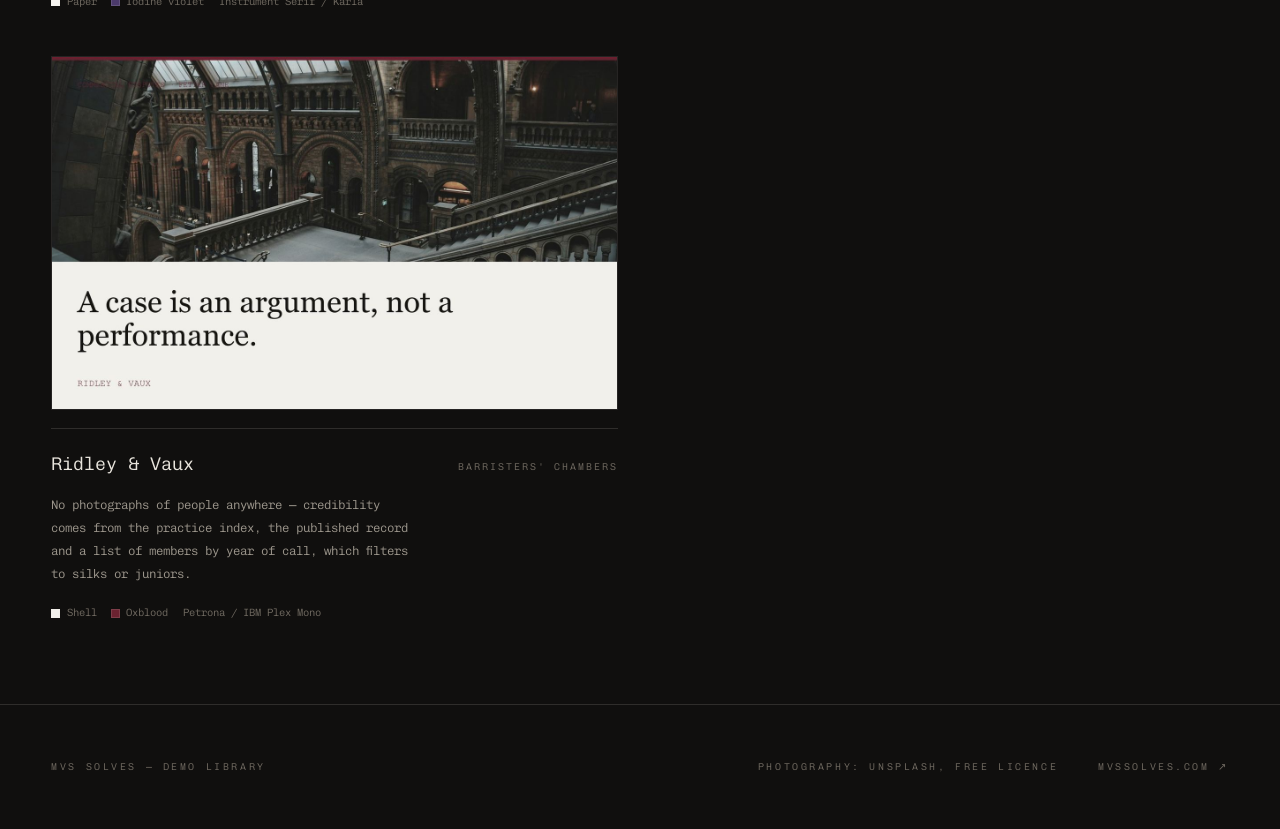
==== commit e2446d8c: "Round three: Micron, Icehouse, Dispatch — one deliberate risk each Nine builds now. Each of these th" ====
--- a/index.html
+++ b/index.html
@@ -119,6 +119,7 @@
 }
 @media (prefers-reduced-motion: reduce){*{transition-duration:.01ms !important}}
 </style>
+<link rel="canonical" href="https://mvssolves.com/demos/">
 </head>
 <body>
 
@@ -142,20 +143,76 @@
   <div class="filters" role="group" aria-label="Filter by sector">
     <button class="chip" type="button" data-f="all" aria-pressed="true">All</button>
     <button class="chip" type="button" data-f="health" aria-pressed="false">Health</button>
-    <button class="chip" type="button" data-f="trades" aria-pressed="false">Trades</button>
+    <button class="chip" type="button" data-f="trades" aria-pressed="false">Home &amp; trades</button>
+    <button class="chip" type="button" data-f="auto" aria-pressed="false">Auto</button>
+    <button class="chip" type="button" data-f="property" aria-pressed="false">Property</button>
     <button class="chip" type="button" data-f="food" aria-pressed="false">Food</button>
     <button class="chip" type="button" data-f="sport" aria-pressed="false">Sport</button>
     <button class="chip" type="button" data-f="professional" aria-pressed="false">Professional</button>
-    <span class="count" id="count" aria-live="polite">6 builds</span>
+    <span class="count" id="count" aria-live="polite">9 builds</span>
   </div>
 </div>
 
 <main class="wrap" id="library">
   <div class="grid">
 
+    <a class="card rv" href="micron/" data-sector="auto">
+      <span class="shot">
+        <img src="micron/preview.jpg" width="1920" height="1200" loading="eager"
+             alt="Micron landing page: a dark macro car panel headed 'Your clear coat is about 45 microns. You get one shot.'">
+        <span class="open">Open build →</span>
+      </span>
+      <span class="card-in">
+        <h2>Micron</h2>
+        <span class="trade">Paint correction</span>
+        <p>No black-and-red tuner clichés — it reads like a conservation lab, because irreversible material removal is what the work actually is. Switch on the inspection light and 326 generated defect marks appear over the hero: swirls, deep scratches, etching and somebody else's buffer trails, each filterable.</p>
+        <span class="sys">
+          <span class="swatch"><i style="background:#14171B"></i>Graphite</span>
+          <span class="swatch"><i style="background:#AFE955"></i>Acid lime</span>
+          <span class="swatch">Familjen Grotesk / Spline Sans Mono</span>
+        </span>
+      </span>
+    </a>
+
+    <a class="card rv" href="icehouse/" data-sector="property">
+      <span class="shot">
+        <img src="icehouse/preview.jpg" width="1920" height="1200" loading="eager"
+             alt="Icehouse landing page: sun crossing a brick industrial hall, headed 'Twenty-eight lofts in a building that used to make ice.'">
+        <span class="open">Open build →</span>
+      </span>
+      <span class="card-in">
+        <h2>Icehouse</h2>
+        <span class="trade">28 lofts, a 1924 cold-storage plant</span>
+        <p>The only mid-tone ground in the library — every other build sits at one end or the other. Scroll rides the building floor by floor, six drawn plans and a lift car that climbs the shaft with you. Scroll-driven, never scroll-hijacked: the scrollbar always tells the truth and a fast flick still gets you past.</p>
+        <span class="sys">
+          <span class="swatch"><i style="background:#334551"></i>Cold slate</span>
+          <span class="swatch"><i style="background:#E0AE5D"></i>Brass</span>
+          <span class="swatch">Young Serif / Rethink Sans</span>
+        </span>
+      </span>
+    </a>
+
+    <a class="card rv" href="dispatch/" data-sector="trades">
+      <span class="shot">
+        <img src="dispatch/preview.jpg" width="1920" height="1200" loading="eager"
+             alt="Dispatch landing page: a green status board showing next available slot, trucks out, the time and the call-out fee.">
+        <span class="open">Open build →</span>
+      </span>
+      <span class="card-in">
+        <h2>Dispatch</h2>
+        <span class="trade">Heating, air &amp; electrical</span>
+        <p>Nobody wants a premium experience from an electrician at 6am with no heat — so this refuses to be a marketing page. The board is the hero: no photo, no trust headline. It reads your clock for the real next slot, trucks out and whether the after-hours rate applies. Every rate published, which the trade never does.</p>
+        <span class="sys">
+          <span class="swatch"><i style="background:#014529"></i>Utility green</span>
+          <span class="swatch"><i style="background:#FF8D00"></i>Hi-vis</span>
+          <span class="swatch">Saira / Sometype Mono</span>
+        </span>
+      </span>
+    </a>
+
     <a class="card rv" href="oyster/" data-sector="health">
       <span class="shot">
-        <img src="oyster/preview.jpg" width="1920" height="1200" loading="eager"
+        <img src="oyster/preview.jpg" width="1920" height="1200" loading="lazy"
              alt="Oyster landing page: iridescent film over near-black, headed 'Skin is an organ. We treat it like one.'">
         <span class="open">Open build →</span>
       </span>
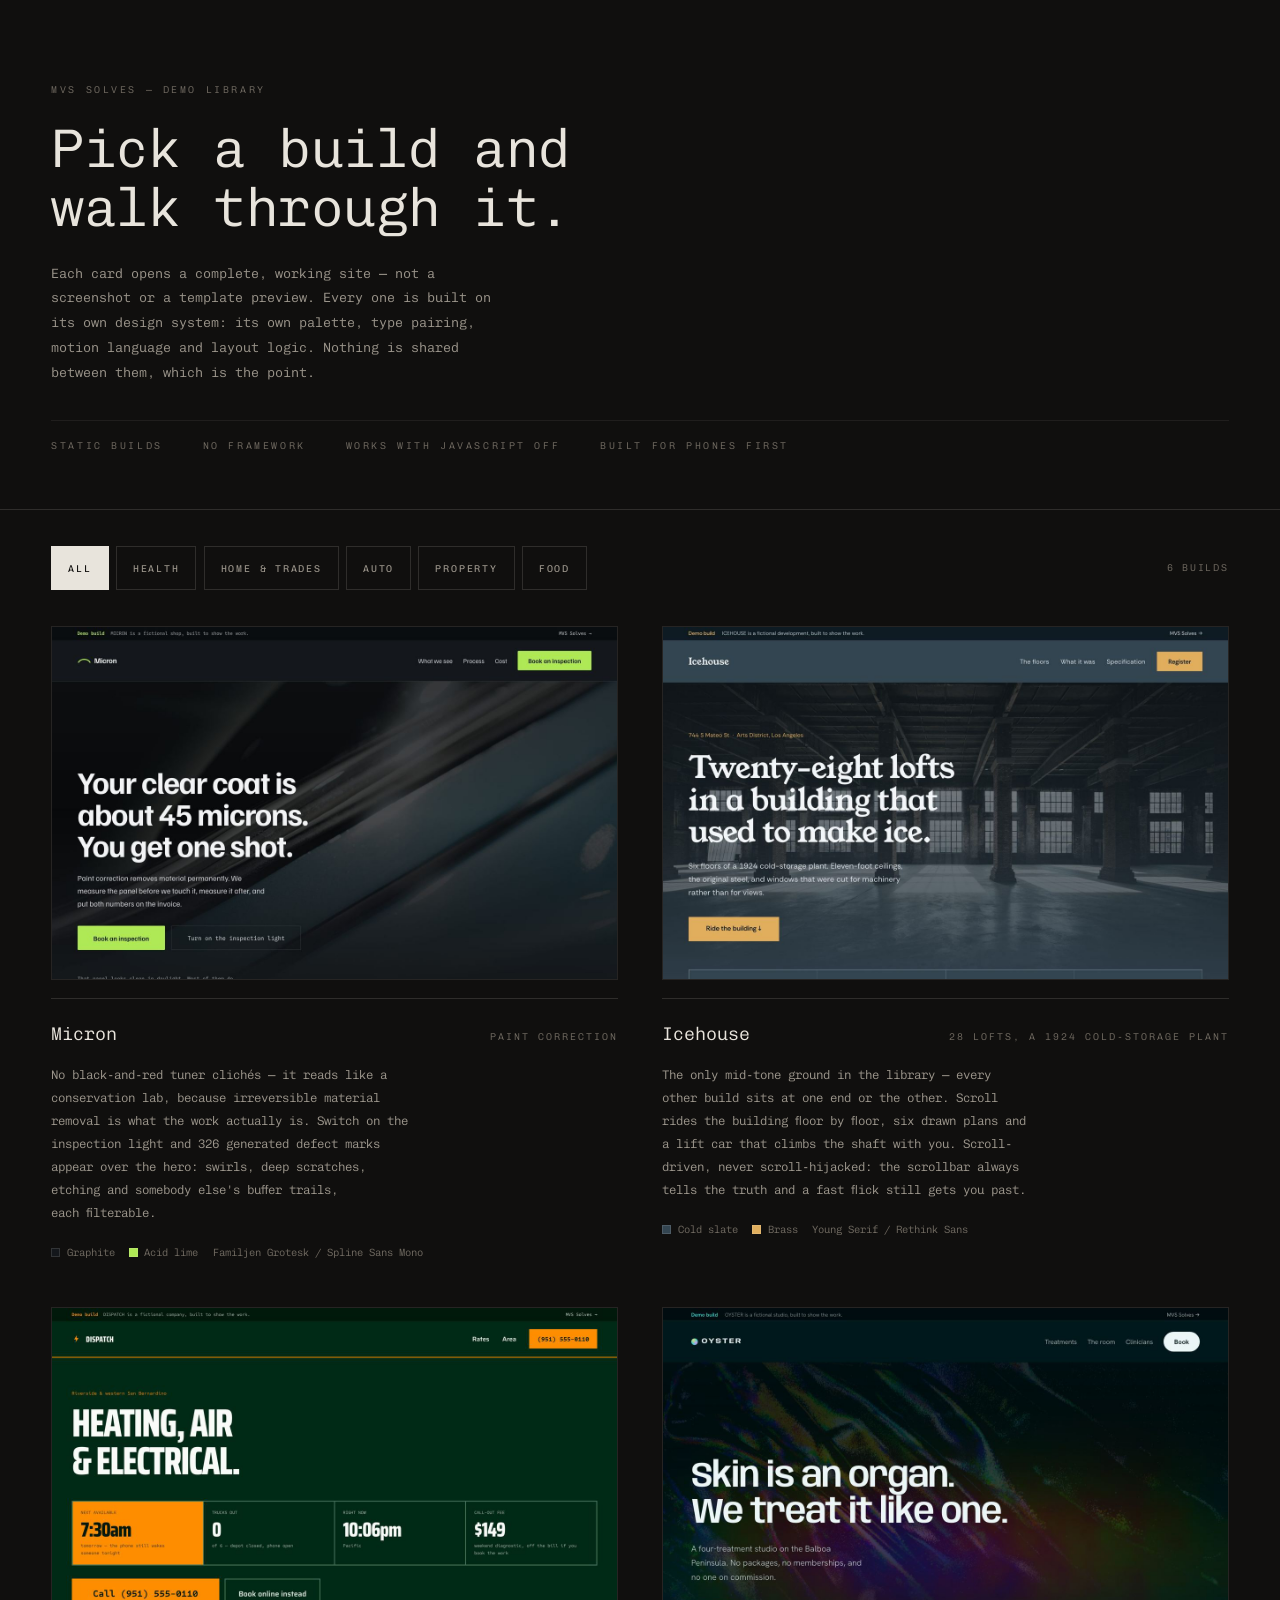
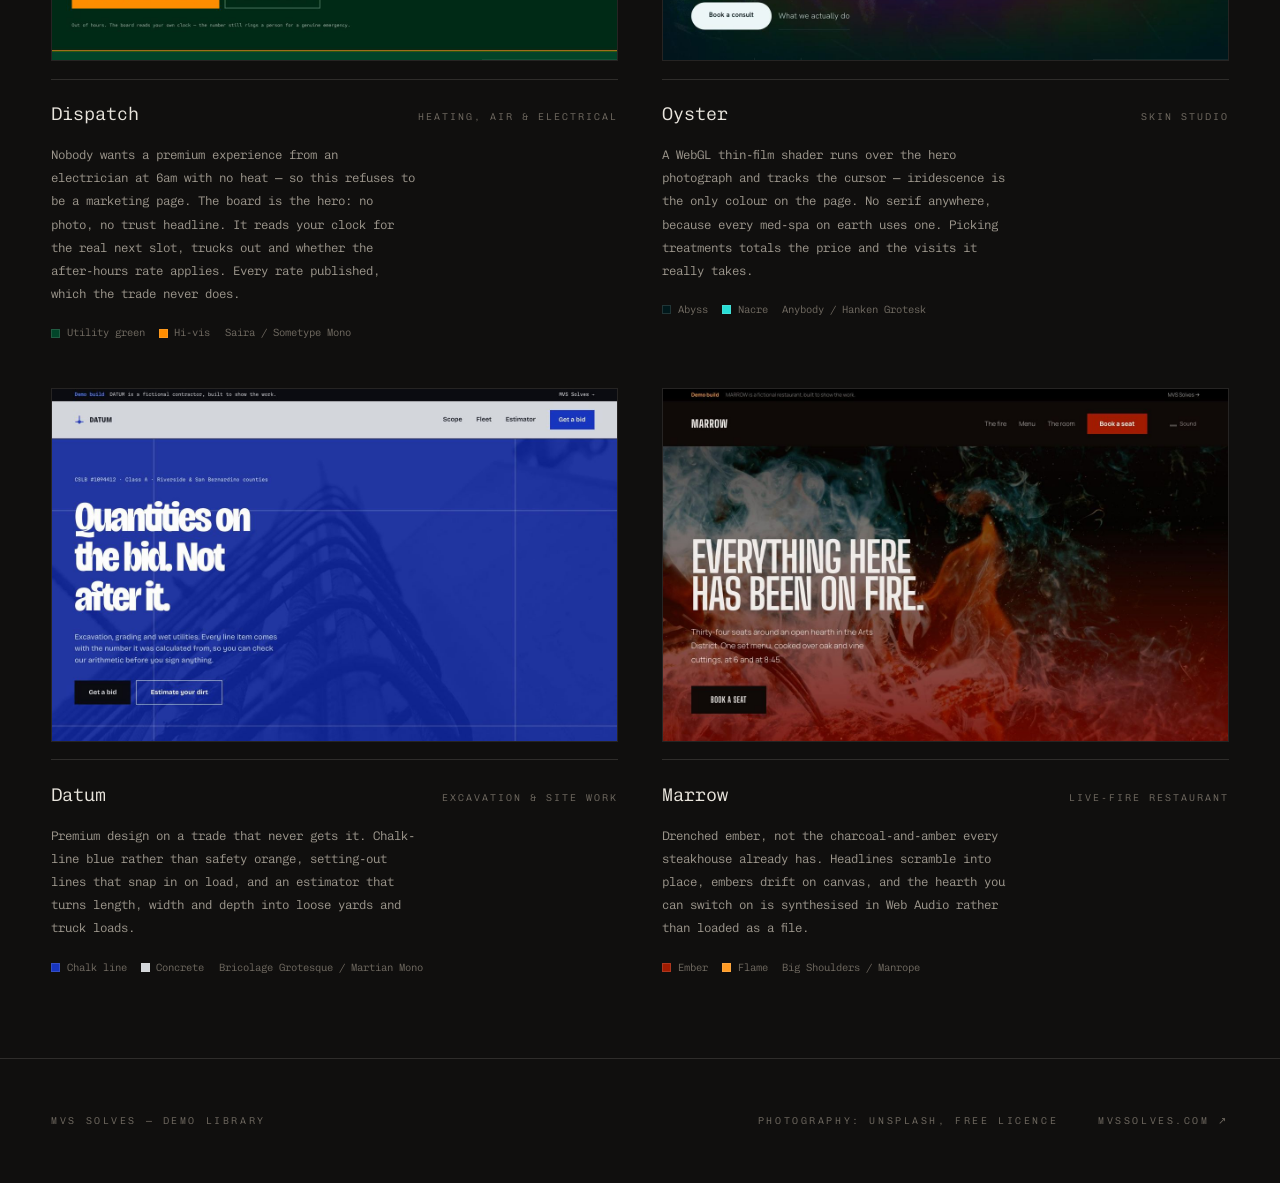
==== commit 395b9295: "Retire round one — Wren Street, Blacksmith Row, Ridley & Vaux Removed rather than repaired. All thre" ====
--- a/index.html
+++ b/index.html
@@ -147,9 +147,7 @@
     <button class="chip" type="button" data-f="auto" aria-pressed="false">Auto</button>
     <button class="chip" type="button" data-f="property" aria-pressed="false">Property</button>
     <button class="chip" type="button" data-f="food" aria-pressed="false">Food</button>
-    <button class="chip" type="button" data-f="sport" aria-pressed="false">Sport</button>
-    <button class="chip" type="button" data-f="professional" aria-pressed="false">Professional</button>
-    <span class="count" id="count" aria-live="polite">9 builds</span>
+    <span class="count" id="count" aria-live="polite">6 builds</span>
   </div>
 </div>
 
@@ -260,60 +258,6 @@
           <span class="swatch"><i style="background:#A01B00"></i>Ember</span>
           <span class="swatch"><i style="background:#FF9B24"></i>Flame</span>
           <span class="swatch">Big Shoulders / Manrope</span>
-        </span>
-      </span>
-    </a>
-
-    <a class="card rv" href="clinic/" data-sector="health">
-      <span class="shot">
-        <img src="clinic/preview.jpg" width="1600" height="1000" loading="lazy"
-             alt="Wren Street landing page: a violet micrograph above the line 'Bloods before opinions.'">
-        <span class="open">Open build →</span>
-      </span>
-      <span class="card-in">
-        <h2>Wren Street</h2>
-        <span class="trade">Private clinic</span>
-        <p>Women's health and longevity practice. The capsule is the recurring container shape, and abstract micrographs stand in for stock medical photography. Booking writes back a live summary of what you have chosen.</p>
-        <span class="sys">
-          <span class="swatch"><i style="background:#F6F4F0"></i>Paper</span>
-          <span class="swatch"><i style="background:#4B3A6B"></i>Iodine violet</span>
-          <span class="swatch">Instrument Serif / Karla</span>
-        </span>
-      </span>
-    </a>
-
-    <a class="card rv" href="forge/" data-sector="sport">
-      <span class="shot">
-        <img src="forge/preview.jpg" width="1600" height="1000" loading="eager"
-             alt="Blacksmith Row landing page: a lifter over a barbell above the line 'Heavy things, done properly.'">
-        <span class="open">Open build →</span>
-      </span>
-      <span class="card-in">
-        <h2>Blacksmith Row</h2>
-        <span class="trade">Barbell gym</span>
-        <p>Peak-action photography doing the work motion usually does. One sulphur accent that only ever marks a number or something you can press, and an eighteen-session timetable that filters by day.</p>
-        <span class="sys">
-          <span class="swatch"><i style="background:#0E0E0D"></i>Ink</span>
-          <span class="swatch"><i style="background:#D6DE49"></i>Sulphur</span>
-          <span class="swatch">Archivo Black / DM Mono</span>
-        </span>
-      </span>
-    </a>
-
-    <a class="card rv" href="chambers/" data-sector="professional">
-      <span class="shot">
-        <img src="chambers/preview.jpg" width="1600" height="1000" loading="lazy"
-             alt="Ridley &amp; Vaux landing page: a stone staircase above a line about cases not worth running.">
-        <span class="open">Open build →</span>
-      </span>
-      <span class="card-in">
-        <h2>Ridley &amp; Vaux</h2>
-        <span class="trade">Barristers' chambers</span>
-        <p>No photographs of people anywhere — credibility comes from the practice index, the published record and a list of members by year of call, which filters to silks or juniors.</p>
-        <span class="sys">
-          <span class="swatch"><i style="background:#F2F0EB"></i>Shell</span>
-          <span class="swatch"><i style="background:#6B2230"></i>Oxblood</span>
-          <span class="swatch">Petrona / IBM Plex Mono</span>
         </span>
       </span>
     </a>
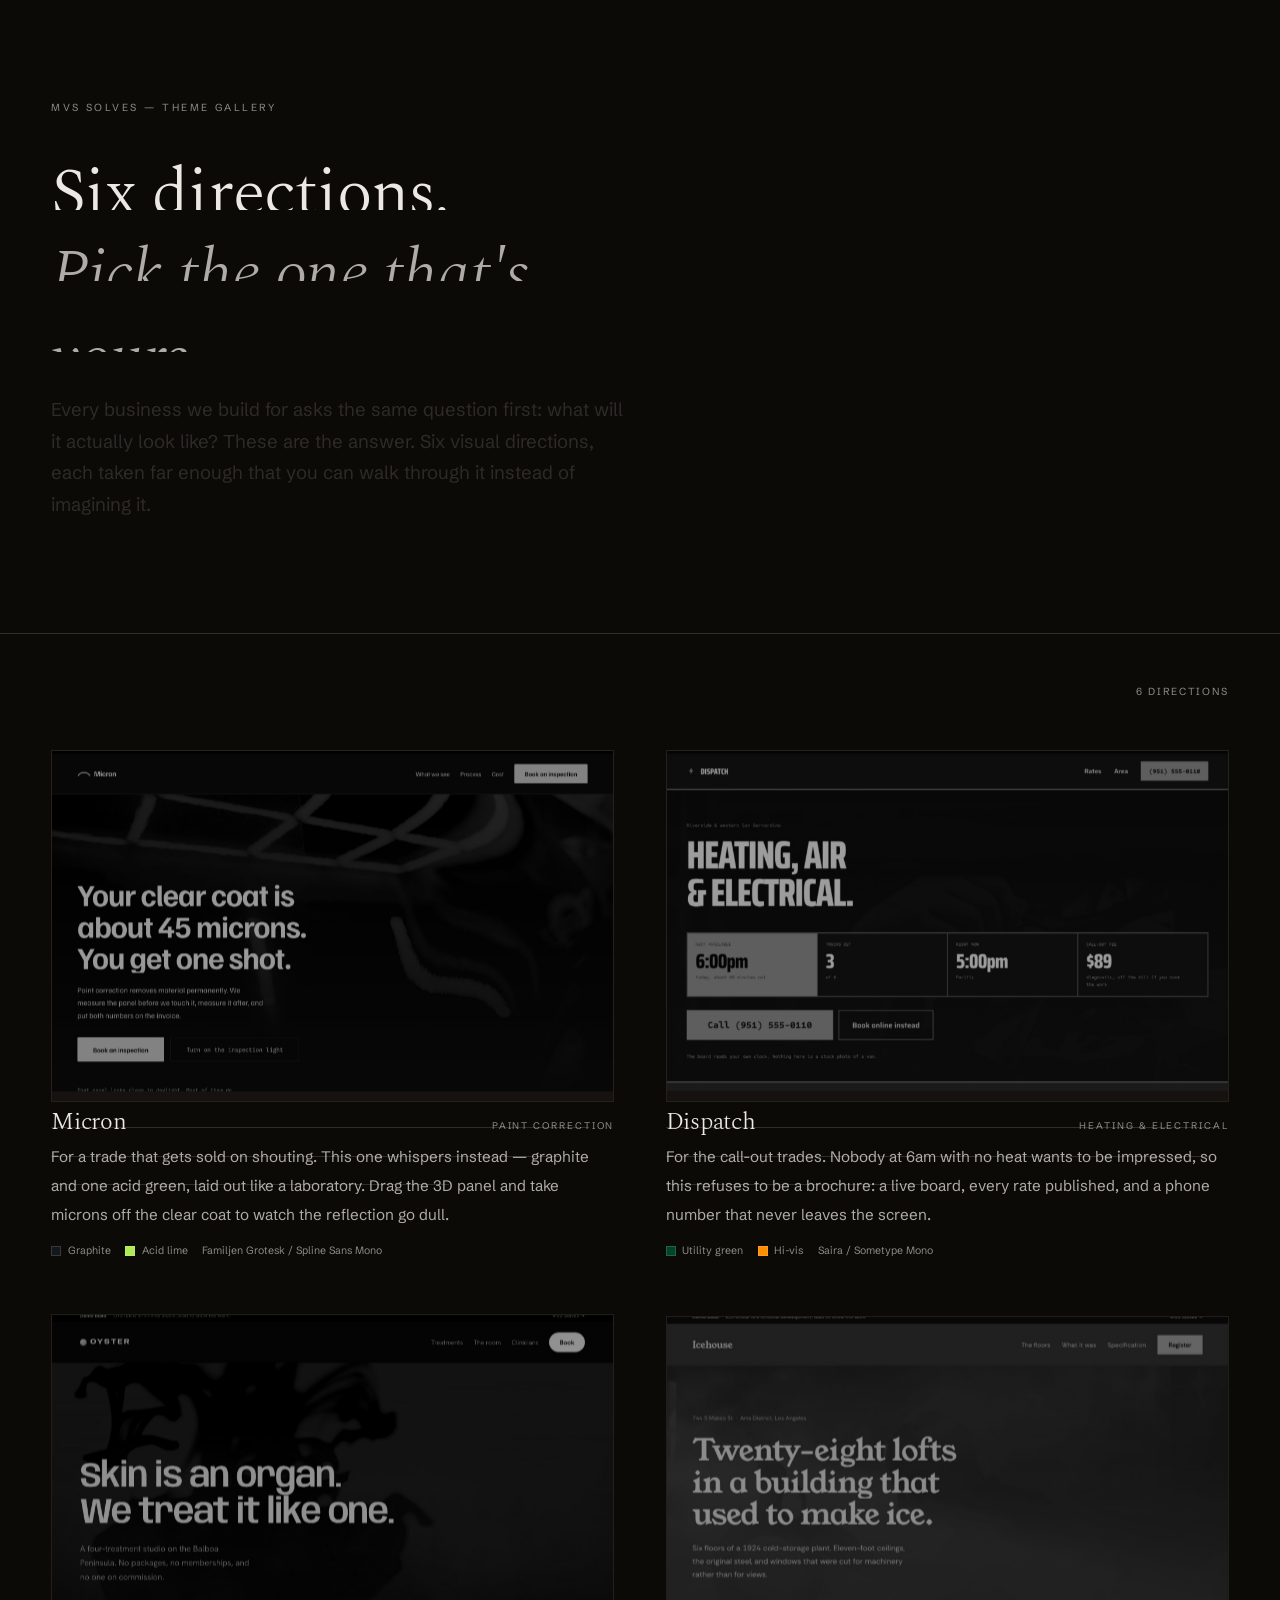
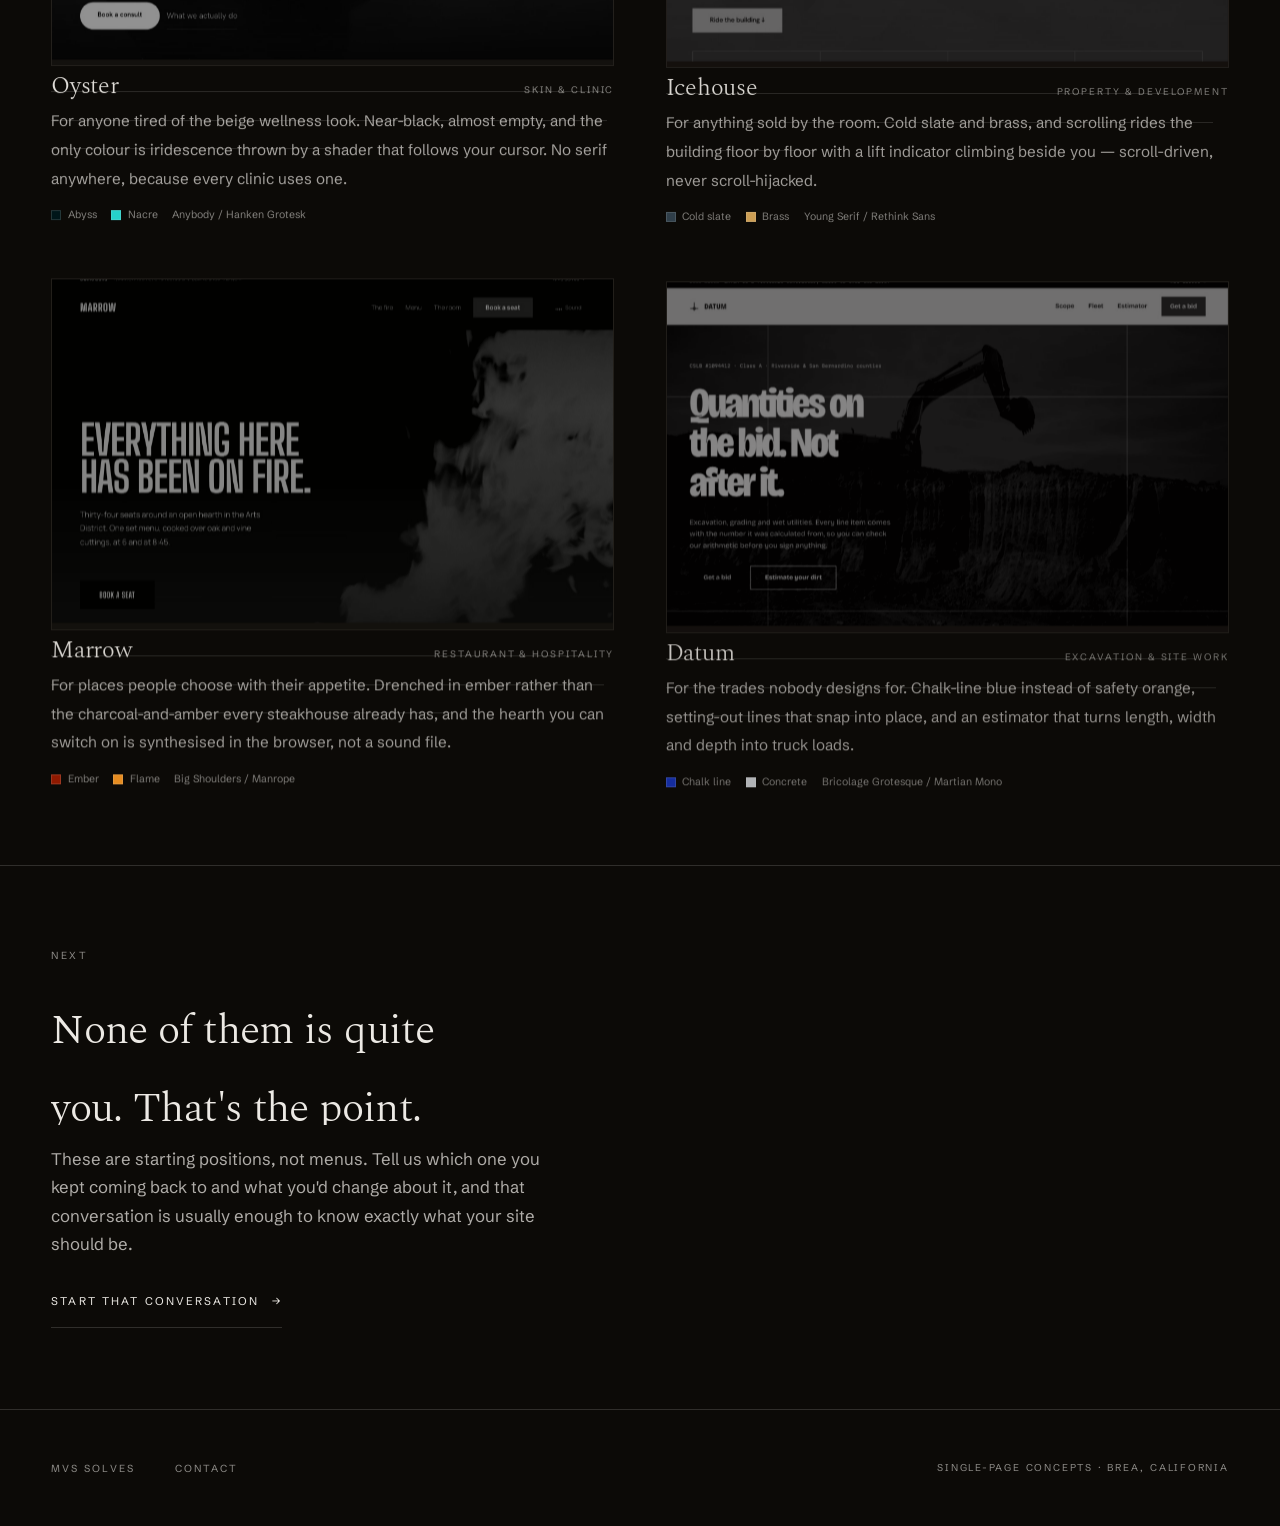
==== commit d10219c3: "The library becomes a theme gallery, and stops overclaiming It was calling these "complete, working " ====
--- a/index.html
+++ b/index.html
@@ -1,169 +1,259 @@
 <!DOCTYPE html>
-<html lang="en">
+<html lang="en-US">
 <head>
 <meta charset="utf-8">
 <meta name="viewport" content="width=device-width,initial-scale=1">
-<script>document.documentElement.className+=' js';</script>
-<title>Demo library — MVS Solves</title>
-<meta name="description" content="Working demo builds by MVS Solves. Each one is a complete site with its own design system — open any card to walk through it.">
-<meta name="theme-color" content="#100F0E">
+<title>Theme gallery — MVS Solves</title>
+<meta name="description" content="Six single-page concepts, each a finished visual direction rather than a finished website. Open one, then tell us which direction is yours.">
+<meta name="theme-color" content="#141210">
 <meta property="og:type" content="website">
-<meta property="og:title" content="Demo library — MVS Solves">
-<meta property="og:description" content="Working demo builds. Each one a complete site with its own design system.">
+<meta property="og:title" content="Theme gallery — MVS Solves">
+<meta property="og:description" content="Six directions you can walk through. Point at one and we build your site in it.">
+<link rel="icon" href="data:image/svg+xml,<svg xmlns='http://www.w3.org/2000/svg' viewBox='0 0 32 32'><rect width='32' height='32' fill='%23141210'/><path d='M7 22V10l9 8 9-8v12' stroke='%23EDE9E1' stroke-width='2.4' fill='none'/></svg>">
 <link rel="preconnect" href="https://fonts.googleapis.com">
 <link rel="preconnect" href="https://fonts.gstatic.com" crossorigin>
-<link href="https://fonts.googleapis.com/css2?family=Chivo+Mono:wght@300;400&display=swap" rel="stylesheet">
+<link href="https://fonts.googleapis.com/css2?family=Spectral:ital,wght@0,300;0,400;0,600;1,300&family=Schibsted+Grotesk:wght@400;500;600&display=swap" rel="stylesheet">
+<link rel="stylesheet" href="lib/fx.css?v=6">
 <style>
-/* ============================================================
-   The library is deliberately quiet and set in a single mono.
-   The previews carry all the personality — chrome that asserted
-   its own voice would compete with the work it is showing.
-   ============================================================ */
+/* ═══════════════════════════════════════════════════════════════════
+   The gallery is MVS's own surface, so it wears MVS's own system —
+   the STONE ground, Spectral and Schibsted Grotesk from mvssolves.com.
+   That is deliberate: the chrome should read as part of the agency, and
+   the six concepts inside it should read as six other studios.
+
+   It stays monochrome for the same reason it always did. The previews
+   are the only colour on the page, so colour means "this is the work".
+   ═══════════════════════════════════════════════════════════════════ */
 :root{
-  --ink:#100F0E; --ink-2:#171614;
-  --bone:#E8E4DC; --bone-2:#9A948A; --bone-3:#6F6960;
-  --hair:rgba(232,228,220,.14); --hair-2:rgba(232,228,220,.07);
-  --mono:'Chivo Mono',ui-monospace,SFMono-Regular,Menlo,monospace;
-  --pad:clamp(1.15rem,4vw,4rem);
-  --ease:cubic-bezier(.22,.9,.28,1);
+  --ground:   oklch(0.145 0.008 70);
+  --ground-2: oklch(0.185 0.008 70);
+  --ground-3: oklch(0.225 0.008 72);
+  --ink:      oklch(0.935 0.008 80);
+  --ink-2:    oklch(0.745 0.007 78);
+  --ink-3:    oklch(0.640 0.006 74);   /* 5.88:1 on ground */
+  --hair:     oklch(0.935 0.008 80 / .16);
+  --hair-2:   oklch(0.935 0.008 80 / .07);
+
+  --serif:'Spectral',Georgia,serif;
+  --sans:'Schibsted Grotesk',system-ui,-apple-system,sans-serif;
+
+  --s0:.5rem; --s1:1rem; --s2:1.6rem; --s3:2.5rem;
+  --s4:4rem; --s5:6.5rem; --s6:10rem;
+
+  --pad:clamp(1.15rem,4vw,4.5rem);
+  --wide:1440px;
+  --ease:cubic-bezier(.16,1,.3,1);
 }
 *,*::before,*::after{box-sizing:border-box}
-html{background:var(--ink); scroll-behavior:smooth; -webkit-text-size-adjust:100%}
-body{margin:0; background:var(--ink); color:var(--bone); font-family:var(--mono);
-  font-weight:300; font-size:.84rem; line-height:1.85; -webkit-font-smoothing:antialiased;
-  overflow-x:hidden}
-img{max-width:100%; display:block; height:auto}
+html{background:var(--ground);-webkit-text-size-adjust:100%}
+body{
+  margin:0;background:var(--ground);color:var(--ink-2);
+  font-family:var(--sans);font-size:clamp(.95rem,.92rem + .18vw,1.05rem);
+  line-height:1.7;-webkit-font-smoothing:antialiased;overflow-x:hidden;
+}
+img{max-width:100%;display:block;height:auto}
 a{color:inherit}
-p{margin:0; text-wrap:pretty}
-h1,h2{margin:0; font-weight:300; letter-spacing:-.01em; text-wrap:balance}
-::selection{background:var(--bone); color:var(--ink)}
-:focus-visible{outline:2px solid var(--bone); outline-offset:4px}
-
-.wrap{width:100%; max-width:1320px; margin-inline:auto; padding-inline:var(--pad)}
-.k{display:block; font-size:.62rem; letter-spacing:.26em; text-transform:uppercase; color:var(--bone-3)}
-
-.skip{position:fixed; top:.5rem; left:.5rem; z-index:200; transform:translateY(-160%);
-  padding:.7rem 1rem; background:var(--bone); color:var(--ink); text-decoration:none;
-  transition:transform .25s ease}
-.skip:focus,.skip:focus-visible{transform:none}
-
-/* ---------- masthead ---------- */
-header{padding-block:clamp(2.5rem,9vh,5.5rem) clamp(2rem,6vh,3.5rem);
-  border-bottom:1px solid var(--hair)}
-h1{font-size:clamp(1.9rem,5.2vw,3.4rem); line-height:1.1; margin-top:1.2rem; max-width:18ch}
-header p{margin-top:1.4rem; color:var(--bone-2); max-width:58ch}
-.meta{display:flex; flex-wrap:wrap; gap:.4rem 2.5rem; margin-top:2.2rem;
-  padding-top:1rem; border-top:1px solid var(--hair-2)}
-
-/* ---------- filters ---------- */
-.filters{display:flex; flex-wrap:wrap; gap:.45rem; align-items:center;
-  padding-block:clamp(1.5rem,4vh,2.25rem)}
-.chip{font-family:var(--mono); font-size:.62rem; letter-spacing:.18em; text-transform:uppercase;
-  background:none; color:var(--bone-2); border:1px solid var(--hair);
-  padding:.6rem 1rem; cursor:pointer; min-height:44px; display:inline-flex; align-items:center;
-  transition:background-color .3s var(--ease), color .3s var(--ease), border-color .3s var(--ease)}
-.chip:hover{color:var(--bone); border-color:var(--bone-3)}
-.chip[aria-pressed="true"]{background:var(--bone); border-color:var(--bone); color:var(--ink)}
-.count{margin-left:auto; color:var(--bone-3); font-size:.62rem; letter-spacing:.18em;
-  text-transform:uppercase}
-@media(max-width:640px){.count{margin-left:0; width:100%}}
-
-/* ---------- the library ---------- */
-.grid{display:grid; grid-template-columns:repeat(2,minmax(0,1fr));
-  gap:clamp(1.75rem,3.5vw,3rem); padding-bottom:clamp(3rem,9vh,6rem)}
-@media(max-width:860px){.grid{grid-template-columns:1fr}}
-
-.card{display:block; text-decoration:none; position:relative}
+p{margin:0;text-wrap:pretty}
+h1,h2,h3{margin:0;font-family:var(--serif);font-weight:300;letter-spacing:-.015em;text-wrap:balance;color:var(--ink)}
+::selection{background:var(--ink);color:var(--ground)}
+:focus-visible{outline:2px solid var(--ink);outline-offset:4px}
+.wrap{width:100%;max-width:var(--wide);margin-inline:auto;padding-inline:var(--pad)}
+.k{display:block;font-family:var(--sans);font-size:.64rem;letter-spacing:.24em;
+  text-transform:uppercase;color:var(--ink-3)}
+.vh{position:absolute;width:1px;height:1px;overflow:hidden;clip-path:inset(50%)}
+.skip{position:fixed;top:.5rem;left:.5rem;z-index:200;transform:translateY(-180%);
+  padding:.7rem 1rem;background:var(--ink);color:var(--ground);text-decoration:none;transition:transform .25s}
+.skip:focus{transform:none}
+
+/* ── arrival ─────────────────────────────────────────────────────── */
+#enter{background:var(--ground)}
+#enter .enter-in{display:grid;justify-items:center;gap:var(--s2)}
+#enter .e-m{width:46px;height:46px;fill:none;stroke:var(--ink);stroke-width:2.2}
+#enter .e-m path{stroke-dasharray:74;stroke-dashoffset:74;animation:e-draw 1.15s var(--ease) forwards}
+@keyframes e-draw{to{stroke-dashoffset:0}}
+#enter .e-l{font-family:var(--sans);font-size:.64rem;letter-spacing:.24em;
+  text-transform:uppercase;color:var(--ink-3)}
+
+/* ── masthead ────────────────────────────────────────────────────── */
+header{padding-block:clamp(3rem,11vh,6.5rem) clamp(2rem,6vh,3.5rem);border-bottom:1px solid var(--hair)}
+/* two columns from tablet up: the pitch on the left, the disclosure on the
+   right. One column left half the viewport empty at desktop width. */
+.mast{display:grid;gap:var(--s3)}
+@media(min-width:1000px){
+  .mast{grid-template-columns:minmax(0,1.05fr) minmax(0,.95fr);gap:clamp(3rem,6vw,6rem);align-items:start}
+  .mast .plain{margin-top:0;border-top:0;padding:0}
+}
+h1{font-size:clamp(2.1rem,6vw,4.2rem);line-height:1.06;margin-top:1.4rem;max-width:16ch}
+h1 em{font-style:italic;color:var(--ink-2)}
+.lede{margin-top:1.6rem;max-width:56ch;color:var(--ink-2);font-size:clamp(1rem,.97rem + .3vw,1.16rem)}
+
+/* the honest bit, given its own weight rather than buried in small print */
+.plain{
+  margin-top:var(--s3);padding:var(--s2) var(--s2) var(--s2) calc(var(--s2) + 2px);
+  border-top:1px solid var(--hair);max-width:64ch;
+  display:grid;gap:.55rem;
+}
+.plain p{color:var(--ink-2)}
+.plain strong{color:var(--ink);font-weight:500}
+
+.meta{display:flex;flex-wrap:wrap;gap:.4rem 2.5rem;margin-top:var(--s3);
+  padding-top:var(--s1);border-top:1px solid var(--hair-2)}
+
+/* ── filters ─────────────────────────────────────────────────────── */
+.filters{display:flex;flex-wrap:wrap;gap:.4rem;align-items:center;padding-block:clamp(1.6rem,4vh,2.4rem)}
+.chip{
+  font-family:var(--sans);font-size:.64rem;letter-spacing:.18em;text-transform:uppercase;
+  background:none;color:var(--ink-3);border:1px solid var(--hair);
+  padding:.6rem 1.05rem;cursor:pointer;min-height:44px;display:inline-flex;align-items:center;
+  transition:color .35s var(--ease),border-color .35s var(--ease),background-color .35s var(--ease);
+}
+.chip:hover{color:var(--ink);border-color:var(--ink-3)}
+.chip[aria-pressed="true"]{background:var(--ink);border-color:var(--ink);color:var(--ground)}
+.count{margin-left:auto;font-family:var(--sans);font-size:.64rem;letter-spacing:.18em;
+  text-transform:uppercase;color:var(--ink-3)}
+@media(max-width:660px){.count{margin-left:0;width:100%;padding-top:.4rem}}
+
+/* ── the gallery ─────────────────────────────────────────────────── */
+.grid{display:grid;grid-template-columns:repeat(2,minmax(0,1fr));
+  gap:clamp(2rem,4vw,3.5rem);padding-bottom:clamp(3rem,9vh,6rem)}
+@media(max-width:900px){.grid{grid-template-columns:1fr}}
+
+.card{display:block;text-decoration:none;position:relative}
 .card[hidden]{display:none}
-.shot{position:relative; display:block; overflow:hidden; background:var(--ink-2);
-  aspect-ratio:16/10; border:1px solid var(--hair-2)}
-.shot img{position:absolute; inset:0; width:100%; height:100%; object-fit:cover;
-  transition:transform 1.1s var(--ease)}
-.card:hover .shot img,.card:focus-visible .shot img{transform:scale(1.028)}
-
-.open{position:absolute; right:0; bottom:0; z-index:2; background:var(--bone); color:var(--ink);
-  font-size:.6rem; letter-spacing:.24em; text-transform:uppercase; padding:.85rem 1.1rem;
-  transform:translateY(100%); transition:transform .45s var(--ease)}
+.shot{
+  position:relative;display:block;overflow:hidden;background:var(--ground-2);
+  aspect-ratio:16/10;border:1px solid var(--hair-2);
+}
+.shot img{
+  position:absolute;inset:0;width:100%;height:100%;object-fit:cover;
+  /* grey at rest so the colour is a reward, and so six loud palettes do
+     not fight each other and the chrome at the same time */
+  filter:grayscale(1) brightness(.62) contrast(1.06);
+  transition:filter 1s var(--ease),transform 1.2s var(--ease);
+}
+.card:hover .shot img,.card:focus-visible .shot img{filter:none;transform:scale(1.03)}
+/* a wash in that concept's own accent, so hover previews the palette */
+.shot::after{
+  content:'';position:absolute;inset:0;z-index:1;pointer-events:none;
+  background:linear-gradient(to top,var(--accent) 0%,transparent 62%);
+  opacity:0;mix-blend-mode:soft-light;transition:opacity .9s var(--ease);
+}
+.card:hover .shot::after,.card:focus-visible .shot::after{opacity:.85}
+.open{
+  position:absolute;right:0;bottom:0;z-index:2;background:var(--ink);color:var(--ground);
+  font-family:var(--sans);font-size:.6rem;letter-spacing:.22em;text-transform:uppercase;
+  padding:.9rem 1.15rem;transform:translateY(101%);transition:transform .5s var(--ease);
+}
 .card:hover .open,.card:focus-visible .open{transform:none}
 
-.card-in{display:grid; grid-template-columns:minmax(0,1fr) auto; gap:.4rem 1.5rem;
-  align-items:baseline; padding-top:1.1rem; border-top:1px solid var(--hair);
-  margin-top:1.1rem; position:relative}
-.card-in::after{content:''; position:absolute; left:0; top:-1px; height:1px; width:100%;
-  background:var(--bone); transform:scaleX(0); transform-origin:left;
-  transition:transform .6s var(--ease)}
-.card:hover .card-in::after{transform:scaleX(1)}
-.card h2{font-size:1.15rem; letter-spacing:0}
-.card .trade{grid-column:2; text-align:right; white-space:nowrap; color:var(--bone-3);
-  font-size:.62rem; letter-spacing:.2em; text-transform:uppercase}
-.card p{grid-column:1/-1; color:var(--bone-2); font-size:.78rem; max-width:52ch; margin-top:.35rem}
-.card .sys{grid-column:1/-1; margin-top:.75rem; color:var(--bone-3); font-size:.66rem;
-  display:flex; flex-wrap:wrap; gap:.3rem .9rem}
-.swatch{display:inline-flex; align-items:center; gap:.4rem}
-.swatch i{width:9px; height:9px; display:inline-block; border:1px solid var(--hair)}
-@media(max-width:520px){
-  .card-in{grid-template-columns:1fr}
-  .card .trade{grid-column:1; text-align:left}
-}
-
-/* ---------- footer ---------- */
-footer{border-top:1px solid var(--hair); padding-block:2.5rem}
-.foot{display:flex; flex-wrap:wrap; gap:.75rem 2.5rem; align-items:baseline}
-.foot .k:first-child{margin-right:auto}
-.foot a{min-height:44px; display:inline-flex; align-items:center; text-decoration:none}
-
-/* ---------- reveal ---------- */
-@media (prefers-reduced-motion: no-preference){
-  .js .rv{transition:opacity .8s var(--ease), transform .8s var(--ease)}
-  .js .rv.pre{opacity:0; transform:translateY(16px)}
-}
-@media (prefers-reduced-motion: reduce){*{transition-duration:.01ms !important}}
+.card-in{position:relative;padding-top:1.15rem;margin-top:1.15rem;border-top:1px solid var(--hair)}
+.card-in::after{content:'';position:absolute;left:0;top:-1px;height:1px;width:100%;
+  background:var(--ink);transform:scaleX(0);transform-origin:left;transition:transform .8s var(--ease)}
+.card:hover .card-in::after,.card:focus-visible .card-in::after{transform:scaleX(1)}
+.card-top{display:flex;align-items:baseline;gap:.5rem 1.25rem;flex-wrap:wrap}
+.card h2{font-size:1.5rem;letter-spacing:-.01em}
+.card .trade{margin-left:auto;font-family:var(--sans);font-size:.6rem;letter-spacing:.2em;
+  text-transform:uppercase;color:var(--ink-3);white-space:nowrap}
+.card .fit{margin-top:.7rem;color:var(--ink-2);font-size:.95rem;max-width:50ch}
+.card .sys{margin-top:.9rem;display:flex;flex-wrap:wrap;gap:.3rem .9rem;
+  font-family:var(--sans);font-size:.66rem;color:var(--ink-3)}
+.swatch{display:inline-flex;align-items:center;gap:.42rem}
+.swatch i{width:10px;height:10px;display:inline-block;border:1px solid var(--hair)}
+@media(max-width:560px){
+  .card .trade{margin-left:0;width:100%}
+}
+
+/* ── close ───────────────────────────────────────────────────────── */
+.close{border-top:1px solid var(--hair);padding-block:clamp(3rem,9vh,5.5rem)}
+.close h2{font-size:clamp(1.6rem,4vw,2.6rem);max-width:20ch}
+.close p{margin-top:1.2rem;max-width:52ch;color:var(--ink-2)}
+.go{display:inline-flex;align-items:center;gap:.8rem;text-decoration:none;
+  font-family:var(--sans);font-size:.7rem;letter-spacing:.19em;text-transform:uppercase;
+  color:var(--ink);padding-bottom:.55rem;position:relative;margin-top:var(--s2);min-height:44px}
+.go::before{content:'';position:absolute;inset-inline:0;bottom:0;height:1px;background:var(--hair)}
+.go::after{content:'';position:absolute;inset-inline:0;bottom:0;height:1px;background:var(--ink);
+  transform:scaleX(0);transform-origin:left;transition:transform .7s var(--ease)}
+.go:hover::after{transform:scaleX(1)}
+
+footer{border-top:1px solid var(--hair);padding-block:2.25rem}
+.foot{display:flex;flex-wrap:wrap;gap:.6rem 2.5rem;align-items:center}
+.foot a{font-family:var(--sans);font-size:.64rem;letter-spacing:.2em;text-transform:uppercase;
+  color:var(--ink-3);text-decoration:none;min-height:44px;display:inline-flex;align-items:center;
+  transition:color .4s var(--ease)}
+.foot a:hover{color:var(--ink)}
+.foot .rule{margin-left:auto;font-family:var(--sans);font-size:.62rem;letter-spacing:.18em;
+  text-transform:uppercase;color:var(--ink-3)}
+@media(max-width:660px){.foot .rule{margin-left:0;width:100%}}
 </style>
-<link rel="canonical" href="https://mvssolves.com/demos/">
 </head>
 <body>
 
-<a class="skip" href="#library">Skip to the library</a>
+<div id="enter"><div class="enter-in">
+  <svg class="e-m" viewBox="0 0 32 32" aria-hidden="true"><path d="M7 22V10l9 8 9-8v12"/></svg>
+  <span class="e-l">MVS Solves</span>
+</div></div>
+
+<a class="skip" href="#gallery">Skip to the gallery</a>
 
 <header>
   <div class="wrap">
-    <span class="k">MVS Solves — demo library</span>
-    <h1>Pick a build and walk through it.</h1>
-    <p>Each card opens a complete, working site — not a screenshot or a template preview. Every one is built on its own design system: its own palette, type pairing, motion language and layout logic. Nothing is shared between them, which is the point.</p>
+    <span class="k">MVS Solves &mdash; theme gallery</span>
+    <div class="mast">
+     <div>
+      <h1>Six directions.<br><em>Pick the one that's yours.</em></h1>
+    <p class="lede">Every business we build for asks the same question first: what will it
+      actually look like? These are the answer. Six visual directions, each taken far
+      enough that you can walk through it instead of imagining it.</p>
+
+     </div>
+
+     <div class="plain">
+      <p><strong>Being straight with you:</strong> each of these is a single page, not a
+        finished website. One page, real code, real motion &mdash; built to settle the look,
+        not to run a business.</p>
+      <p>The businesses are invented. The photography is licensed stock, and yours would be
+        your own. What is real is the design system underneath each one: the palette, the
+        type, the spacing, the way it moves. That is the part that carries over.</p>
+      <p>Point at a direction. We build your site in it, properly, with your pages, your
+        words and your work.</p>
+     </div>
+    </div>
+
     <div class="meta">
-      <span class="k">Static builds</span>
-      <span class="k">No framework</span>
-      <span class="k">Works with JavaScript off</span>
-      <span class="k">Built for phones first</span>
+      <span class="k">Six directions</span>
+      <span class="k">Open on any phone</span>
+      <span class="k">Nothing shared between them</span>
     </div>
   </div>
 </header>
 
 <div class="wrap">
-  <div class="filters" role="group" aria-label="Filter by sector">
+  <div class="filters" role="group" aria-label="Filter directions by trade">
     <button class="chip" type="button" data-f="all" aria-pressed="true">All</button>
     <button class="chip" type="button" data-f="health" aria-pressed="false">Health</button>
     <button class="chip" type="button" data-f="trades" aria-pressed="false">Home &amp; trades</button>
     <button class="chip" type="button" data-f="auto" aria-pressed="false">Auto</button>
     <button class="chip" type="button" data-f="property" aria-pressed="false">Property</button>
     <button class="chip" type="button" data-f="food" aria-pressed="false">Food</button>
-    <span class="count" id="count" aria-live="polite">6 builds</span>
+    <span class="count" id="count" aria-live="polite">6 directions</span>
   </div>
 </div>
 
-<main class="wrap" id="library">
+<main class="wrap" id="gallery">
+  <h2 class="vh">The directions</h2>
   <div class="grid">
 
-    <a class="card rv" href="micron/" data-sector="auto">
-      <span class="shot">
-        <img src="micron/preview.jpg" width="1920" height="1200" loading="eager"
-             alt="Micron landing page: a dark macro car panel headed 'Your clear coat is about 45 microns. You get one shot.'">
-        <span class="open">Open build →</span>
-      </span>
-      <span class="card-in">
-        <h2>Micron</h2>
-        <span class="trade">Paint correction</span>
-        <p>No black-and-red tuner clichés — it reads like a conservation lab, because irreversible material removal is what the work actually is. Switch on the inspection light and 326 generated defect marks appear over the hero: swirls, deep scratches, etching and somebody else's buffer trails, each filterable.</p>
+    <a class="card" href="micron/" data-sector="auto" style="--accent:#AFE955">
+      <span class="shot">
+        <img src="micron/preview.jpg" width="1280" height="800" loading="eager"
+             alt="Micron: a dark macro car panel headed 'Your clear coat is about 45 microns. You get one shot.'">
+        <span class="open">Walk through it &rarr;</span>
+      </span>
+      <span class="card-in">
+        <span class="card-top"><h2>Micron</h2><span class="trade">Paint correction</span></span>
+        <span class="fit">For a trade that gets sold on shouting. This one whispers instead &mdash;
+          graphite and one acid green, laid out like a laboratory. Drag the 3D panel and take
+          microns off the clear coat to watch the reflection go dull.</span>
         <span class="sys">
           <span class="swatch"><i style="background:#14171B"></i>Graphite</span>
           <span class="swatch"><i style="background:#AFE955"></i>Acid lime</span>
@@ -172,16 +262,55 @@
       </span>
     </a>
 
-    <a class="card rv" href="icehouse/" data-sector="property">
-      <span class="shot">
-        <img src="icehouse/preview.jpg" width="1920" height="1200" loading="eager"
-             alt="Icehouse landing page: sun crossing a brick industrial hall, headed 'Twenty-eight lofts in a building that used to make ice.'">
-        <span class="open">Open build →</span>
-      </span>
-      <span class="card-in">
-        <h2>Icehouse</h2>
-        <span class="trade">28 lofts, a 1924 cold-storage plant</span>
-        <p>The only mid-tone ground in the library — every other build sits at one end or the other. Scroll rides the building floor by floor, six drawn plans and a lift car that climbs the shaft with you. Scroll-driven, never scroll-hijacked: the scrollbar always tells the truth and a fast flick still gets you past.</p>
+    <a class="card" href="dispatch/" data-sector="trades" style="--accent:#FF8D00">
+      <span class="shot">
+        <img src="dispatch/preview.jpg" width="1280" height="800" loading="eager"
+             alt="Dispatch: a green status board showing the next available slot, trucks out and the call-out fee.">
+        <span class="open">Walk through it &rarr;</span>
+      </span>
+      <span class="card-in">
+        <span class="card-top"><h2>Dispatch</h2><span class="trade">Heating &amp; electrical</span></span>
+        <span class="fit">For the call-out trades. Nobody at 6am with no heat wants to be
+          impressed, so this refuses to be a brochure: a live board, every rate published,
+          and a phone number that never leaves the screen.</span>
+        <span class="sys">
+          <span class="swatch"><i style="background:#014529"></i>Utility green</span>
+          <span class="swatch"><i style="background:#FF8D00"></i>Hi-vis</span>
+          <span class="swatch">Saira / Sometype Mono</span>
+        </span>
+      </span>
+    </a>
+
+    <a class="card" href="oyster/" data-sector="health" style="--accent:#27DED6">
+      <span class="shot">
+        <img src="oyster/preview.jpg" width="1280" height="800" loading="eager"
+             alt="Oyster: iridescent film over near-black, headed 'Skin is an organ. We treat it like one.'">
+        <span class="open">Walk through it &rarr;</span>
+      </span>
+      <span class="card-in">
+        <span class="card-top"><h2>Oyster</h2><span class="trade">Skin &amp; clinic</span></span>
+        <span class="fit">For anyone tired of the beige wellness look. Near-black, almost
+          empty, and the only colour is iridescence thrown by a shader that follows your
+          cursor. No serif anywhere, because every clinic uses one.</span>
+        <span class="sys">
+          <span class="swatch"><i style="background:#00181B"></i>Abyss</span>
+          <span class="swatch"><i style="background:#27DED6"></i>Nacre</span>
+          <span class="swatch">Anybody / Hanken Grotesk</span>
+        </span>
+      </span>
+    </a>
+
+    <a class="card" href="icehouse/" data-sector="property" style="--accent:#E0AE5D">
+      <span class="shot">
+        <img src="icehouse/preview.jpg" width="1280" height="800" loading="lazy"
+             alt="Icehouse: sun crossing a brick industrial hall, headed 'Twenty-eight lofts in a building that used to make ice.'">
+        <span class="open">Walk through it &rarr;</span>
+      </span>
+      <span class="card-in">
+        <span class="card-top"><h2>Icehouse</h2><span class="trade">Property &amp; development</span></span>
+        <span class="fit">For anything sold by the room. Cold slate and brass, and scrolling
+          rides the building floor by floor with a lift indicator climbing beside you &mdash;
+          scroll-driven, never scroll-hijacked.</span>
         <span class="sys">
           <span class="swatch"><i style="background:#334551"></i>Cold slate</span>
           <span class="swatch"><i style="background:#E0AE5D"></i>Brass</span>
@@ -190,52 +319,36 @@
       </span>
     </a>
 
-    <a class="card rv" href="dispatch/" data-sector="trades">
-      <span class="shot">
-        <img src="dispatch/preview.jpg" width="1920" height="1200" loading="eager"
-             alt="Dispatch landing page: a green status board showing next available slot, trucks out, the time and the call-out fee.">
-        <span class="open">Open build →</span>
-      </span>
-      <span class="card-in">
-        <h2>Dispatch</h2>
-        <span class="trade">Heating, air &amp; electrical</span>
-        <p>Nobody wants a premium experience from an electrician at 6am with no heat — so this refuses to be a marketing page. The board is the hero: no photo, no trust headline. It reads your clock for the real next slot, trucks out and whether the after-hours rate applies. Every rate published, which the trade never does.</p>
-        <span class="sys">
-          <span class="swatch"><i style="background:#014529"></i>Utility green</span>
-          <span class="swatch"><i style="background:#FF8D00"></i>Hi-vis</span>
-          <span class="swatch">Saira / Sometype Mono</span>
-        </span>
-      </span>
-    </a>
-
-    <a class="card rv" href="oyster/" data-sector="health">
-      <span class="shot">
-        <img src="oyster/preview.jpg" width="1920" height="1200" loading="lazy"
-             alt="Oyster landing page: iridescent film over near-black, headed 'Skin is an organ. We treat it like one.'">
-        <span class="open">Open build →</span>
-      </span>
-      <span class="card-in">
-        <h2>Oyster</h2>
-        <span class="trade">Skin studio</span>
-        <p>A WebGL thin-film shader runs over the hero photograph and tracks the cursor — iridescence is the only colour on the page. No serif anywhere, because every med-spa on earth uses one. Picking treatments totals the price and the visits it really takes.</p>
-        <span class="sys">
-          <span class="swatch"><i style="background:#00181B"></i>Abyss</span>
-          <span class="swatch"><i style="background:#27DED6"></i>Nacre</span>
-          <span class="swatch">Anybody / Hanken Grotesk</span>
-        </span>
-      </span>
-    </a>
-
-    <a class="card rv" href="datum/" data-sector="trades">
-      <span class="shot">
-        <img src="datum/preview.jpg" width="1920" height="1200" loading="eager"
-             alt="Datum landing page: a rebar cage duotoned into ultramarine, headed 'Quantities on the bid. Not after it.'">
-        <span class="open">Open build →</span>
-      </span>
-      <span class="card-in">
-        <h2>Datum</h2>
-        <span class="trade">Excavation &amp; site work</span>
-        <p>Premium design on a trade that never gets it. Chalk-line blue rather than safety orange, setting-out lines that snap in on load, and an estimator that turns length, width and depth into loose yards and truck loads.</p>
+    <a class="card" href="marrow/" data-sector="food" style="--accent:#FF9B24">
+      <span class="shot">
+        <img src="marrow/preview.jpg" width="1280" height="800" loading="lazy"
+             alt="Marrow: flame and smoke bleeding into ember red, headed 'Everything here has been on fire.'">
+        <span class="open">Walk through it &rarr;</span>
+      </span>
+      <span class="card-in">
+        <span class="card-top"><h2>Marrow</h2><span class="trade">Restaurant &amp; hospitality</span></span>
+        <span class="fit">For places people choose with their appetite. Drenched in ember
+          rather than the charcoal-and-amber every steakhouse already has, and the hearth you
+          can switch on is synthesised in the browser, not a sound file.</span>
+        <span class="sys">
+          <span class="swatch"><i style="background:#A01B00"></i>Ember</span>
+          <span class="swatch"><i style="background:#FF9B24"></i>Flame</span>
+          <span class="swatch">Big Shoulders / Manrope</span>
+        </span>
+      </span>
+    </a>
+
+    <a class="card" href="datum/" data-sector="trades" style="--accent:#1735BF">
+      <span class="shot">
+        <img src="datum/preview.jpg" width="1280" height="800" loading="lazy"
+             alt="Datum: a rebar cage duotoned into ultramarine, headed 'Quantities on the bid. Not after it.'">
+        <span class="open">Walk through it &rarr;</span>
+      </span>
+      <span class="card-in">
+        <span class="card-top"><h2>Datum</h2><span class="trade">Excavation &amp; site work</span></span>
+        <span class="fit">For the trades nobody designs for. Chalk-line blue instead of safety
+          orange, setting-out lines that snap into place, and an estimator that turns length,
+          width and depth into truck loads.</span>
         <span class="sys">
           <span class="swatch"><i style="background:#1735BF"></i>Chalk line</span>
           <span class="swatch"><i style="background:#D3D6DA"></i>Concrete</span>
@@ -244,76 +357,94 @@
       </span>
     </a>
 
-    <a class="card rv" href="marrow/" data-sector="food">
-      <span class="shot">
-        <img src="marrow/preview.jpg" width="1920" height="1200" loading="eager"
-             alt="Marrow landing page: flame and smoke bleeding into ember red, headed 'Everything here has been on fire.'">
-        <span class="open">Open build →</span>
-      </span>
-      <span class="card-in">
-        <h2>Marrow</h2>
-        <span class="trade">Live-fire restaurant</span>
-        <p>Drenched ember, not the charcoal-and-amber every steakhouse already has. Headlines scramble into place, embers drift on canvas, and the hearth you can switch on is synthesised in Web Audio rather than loaded as a file.</p>
-        <span class="sys">
-          <span class="swatch"><i style="background:#A01B00"></i>Ember</span>
-          <span class="swatch"><i style="background:#FF9B24"></i>Flame</span>
-          <span class="swatch">Big Shoulders / Manrope</span>
-        </span>
-      </span>
-    </a>
-
   </div>
 </main>
 
+<section class="close">
+  <div class="wrap">
+    <span class="k">Next</span>
+    <h2 style="margin-top:1.2rem">None of them is quite you. That's the point.</h2>
+    <p>These are starting positions, not menus. Tell us which one you kept coming back to and
+      what you'd change about it, and that conversation is usually enough to know exactly what
+      your site should be.</p>
+    <a class="go" href="https://mvssolves.com/contact/">Start that conversation <span>&rarr;</span></a>
+  </div>
+</section>
+
 <footer>
   <div class="wrap foot">
-    <span class="k">MVS Solves — demo library</span>
-    <span class="k">Photography: Unsplash, free licence</span>
-    <a class="k" href="https://mvssolves.com">mvssolves.com ↗</a>
+    <a href="https://mvssolves.com">MVS Solves</a>
+    <a href="https://mvssolves.com/contact/">Contact</a>
+    <span class="rule">Single-page concepts &middot; Brea, California</span>
   </div>
 </footer>
 
+<script src="lib/gsap.min.js"></script>
+<script src="lib/ScrollTrigger.min.js"></script>
+<script src="lib/SplitText.min.js"></script>
+<script src="lib/Flip.min.js"></script>
+<script src="lib/lenis.min.js"></script>
+<script src="lib/fx.js?v=8"></script>
 <script>
-(function(){
+/* ═══════════════════════════════════════════════════════════════════
+   The gallery's own motion. Quieter than any concept inside it — the
+   chrome should never out-perform the work it is showing.
+   ═══════════════════════════════════════════════════════════════════ */
+(function () {
   'use strict';
-  var reduce = matchMedia('(prefers-reduced-motion: reduce)').matches;
-
-  /* filter by sector — scales as builds are added */
+
+  /* filtering first, because it has to work whether or not GSAP loaded */
   var chips = [].slice.call(document.querySelectorAll('.chip'));
   var cards = [].slice.call(document.querySelectorAll('.card'));
   var count = document.getElementById('count');
-  function apply(f){
+
+  function filter(f) {
     var shown = 0;
-    cards.forEach(function(c){
-      var hit = f === 'all' || c.dataset.sector === f;
-      c.hidden = !hit;
-      if (hit) shown++;
+    cards.forEach(function (c) {
+      var on = f === 'all' || c.dataset.sector === f;
+      c.hidden = !on;
+      if (on) shown++;
     });
-    count.textContent = shown + (shown === 1 ? ' build' : ' builds');
+    count.textContent = shown + (shown === 1 ? ' direction' : ' directions');
+    chips.forEach(function (b) { b.setAttribute('aria-pressed', String(b.dataset.f === f)); });
+    if (window.ScrollTrigger) ScrollTrigger.refresh();
   }
-  chips.forEach(function(b){
-    b.addEventListener('click', function(){
-      chips.forEach(function(o){ o.setAttribute('aria-pressed', String(o === b)); });
-      apply(b.dataset.f);
+  chips.forEach(function (b) { b.addEventListener('click', function () { filter(b.dataset.f); }); });
+
+  var g = window.gsap, ST = window.ScrollTrigger;
+  if (!g || !ST || !window.FX) return;
+  FX.enter({ hold: 700 });
+  FX.links();
+  FX.boot({ anchorOffset: -40 });
+  if (FX.reduce) return;
+
+  var EASE = 'power3.out';
+  var h1 = FX.split(document.querySelector('h1'));
+  if (h1) g.from(h1.lines, { yPercent: 118, duration: 1.35, ease: EASE, stagger: .1, delay: 1.15 });
+  g.from('.lede, .plain p, .meta', { opacity: 0, y: 20, duration: 1, ease: EASE, stagger: .07, delay: 1.5 });
+  g.from('.chip', { opacity: 0, y: 12, duration: .7, ease: EASE, stagger: .045, delay: 1.85 });
+
+  /* cards rise in pairs, matching the two-column grid rather than
+     cascading one by one down a column that does not exist */
+  g.utils.toArray('.card').forEach(function (c, i) {
+    g.from(c, {
+      opacity: 0, y: 44, duration: 1.15, ease: EASE, delay: (i % 2) * .09,
+      scrollTrigger: { trigger: c, start: 'top 92%' }
     });
   });
 
-  /* reveals — pre-hide only what is below the fold */
-  if (reduce || !('IntersectionObserver' in window)) return;
-  var vh = innerHeight;
-  var rv = [].slice.call(document.querySelectorAll('.rv'));
-  rv.forEach(function(el){
-    if (el.getBoundingClientRect().top > vh * 0.92) el.classList.add('pre');
+  g.utils.toArray('.shot img').forEach(function (im) {
+    g.fromTo(im, { yPercent: -3.5 }, {
+      yPercent: 3.5, ease: 'none',
+      scrollTrigger: { trigger: im, start: 'top bottom', end: 'bottom top', scrub: 1 }
+    });
   });
-  var io = new IntersectionObserver(function(es){
-    es.forEach(function(e){
-      if (!e.isIntersecting) return;
-      var i = rv.indexOf(e.target);
-      setTimeout(function(){ e.target.classList.remove('pre'); }, (i % 2) * 90);
-      io.unobserve(e.target);
-    });
-  }, { rootMargin: '0px 0px -8% 0px' });
-  rv.forEach(function(el){ io.observe(el); });
+
+  var ch = FX.split(document.querySelector('.close h2'));
+  if (ch) g.from(ch.lines, {
+    yPercent: 118, duration: 1.3, ease: EASE, stagger: .1,
+    scrollTrigger: { trigger: '.close', start: 'top 82%' }
+  });
 })();
 </script>
 </body>
--- a/lib/fx.css
+++ b/lib/fx.css
@@ -0,0 +1,85 @@
+/* ═══════════════════════════════════════════════════════════════════
+   fx.css — the structural half of fx.js. Shared by all six builds.
+
+   Contains no colour, no type, no spacing and no easing curve. Those
+   are each build's own. This only does the plumbing that has to agree
+   with the JavaScript.
+   ═══════════════════════════════════════════════════════════════════ */
+
+/* the canvas sits exactly over its photograph and inherits its shape */
+.fx-host{position:relative;isolation:isolate}
+.fx-gl{
+  position:absolute;inset:0;width:100%;height:100%;
+  display:block;pointer-events:none;
+  /* z-index 0, not 1: each build paints a gradient veil over its hero with
+     ::after, and a canvas at z-index 1 would cover the veil and blow the
+     type contrast. At 0 the canvas sits above the photograph and below the
+     veil, which is where it belongs. */
+  z-index:0;
+}
+/* the <img> stays in the document for alt text, lazy loading and the
+   no-JS case; it is only hidden from paint once GL is genuinely drawing */
+.fx-host.fx-on > img{visibility:hidden}
+
+/* SplitText masks. GSAP writes the elements; these make the mask real. */
+.fx-line{overflow:hidden}
+.fx-line > div{will-change:transform}
+
+/* Lenis. Only applied when JS has booted, so a no-JS page scrolls normally. */
+.js html.lenis,.js .lenis body{height:auto}
+.lenis.lenis-smooth{scroll-behavior:auto !important}
+.lenis.lenis-smooth [data-lenis-prevent]{overscroll-behavior:contain}
+.lenis.lenis-stopped{overflow:hidden}
+
+/* Art-directed sources: the phone gets a portrait crop of the same
+   photograph, not the landscape one squeezed. <picture> handles the
+   swap natively, so there is no JS in the critical path for it. */
+picture{display:contents}
+
+@media (prefers-reduced-motion: reduce){
+  .fx-gl{display:none}
+  .fx-host.fx-on > img{visibility:visible}
+  .fx-line{overflow:visible}
+}
+
+/* ── video hero ──────────────────────────────────────────────────
+   The poster image stays the LCP and the video fades in over it only
+   once it is genuinely playing, so a blocked or slow clip degrades to
+   the photograph rather than to a black rectangle. */
+.hero-vid{
+  position:absolute;inset:0;width:100%;height:100%;
+  object-fit:cover;display:block;pointer-events:none;
+  opacity:0;transition:opacity 1.1s ease;z-index:0;
+}
+.fx-playing .hero-vid{opacity:1}
+/* Once GL is sampling the clip the DOM video is only a texture source and
+   must stop painting, or it covers the shader entirely. The class goes on
+   the media container because <picture> makes the canvas and the video
+   siblings rather than parent and child. */
+.fx-gl-live .hero-vid{opacity:0}
+@media (prefers-reduced-motion: reduce){ .hero-vid{display:none} }
+
+/* ── arrival ──────────────────────────────────────────────────────
+   Structure only. Colour, mark and type are each build's own. */
+#enter{
+  position:fixed;inset:0;z-index:900;
+  display:grid;place-items:center;
+  transition:transform 1s cubic-bezier(.76,0,.24,1), opacity .6s ease .35s;
+  will-change:transform;
+}
+#enter.up{transform:translateY(-101%);opacity:0;pointer-events:none}
+.entering body{overflow:hidden}
+/* content is rendered underneath the whole time; it only settles into place */
+.enter-in{opacity:0;transform:translateY(10px);transition:opacity .7s ease .1s, transform .7s cubic-bezier(.2,1,.3,1) .1s}
+#enter .enter-in{opacity:1;transform:none}
+@media (prefers-reduced-motion: reduce){ #enter{display:none} }
+
+/* ── cross-document view transitions ─────────────────────────────── */
+@view-transition{ navigation: auto; }
+::view-transition-old(root){ animation:vt-out .38s cubic-bezier(.4,0,1,1) both }
+::view-transition-new(root){ animation:vt-in .52s cubic-bezier(0,0,.2,1) both }
+@keyframes vt-out{ to{ opacity:0; transform:scale(.985) } }
+@keyframes vt-in{ from{ opacity:0; transform:scale(1.012) } }
+@media (prefers-reduced-motion: reduce){
+  ::view-transition-old(root),::view-transition-new(root){ animation:none }
+}
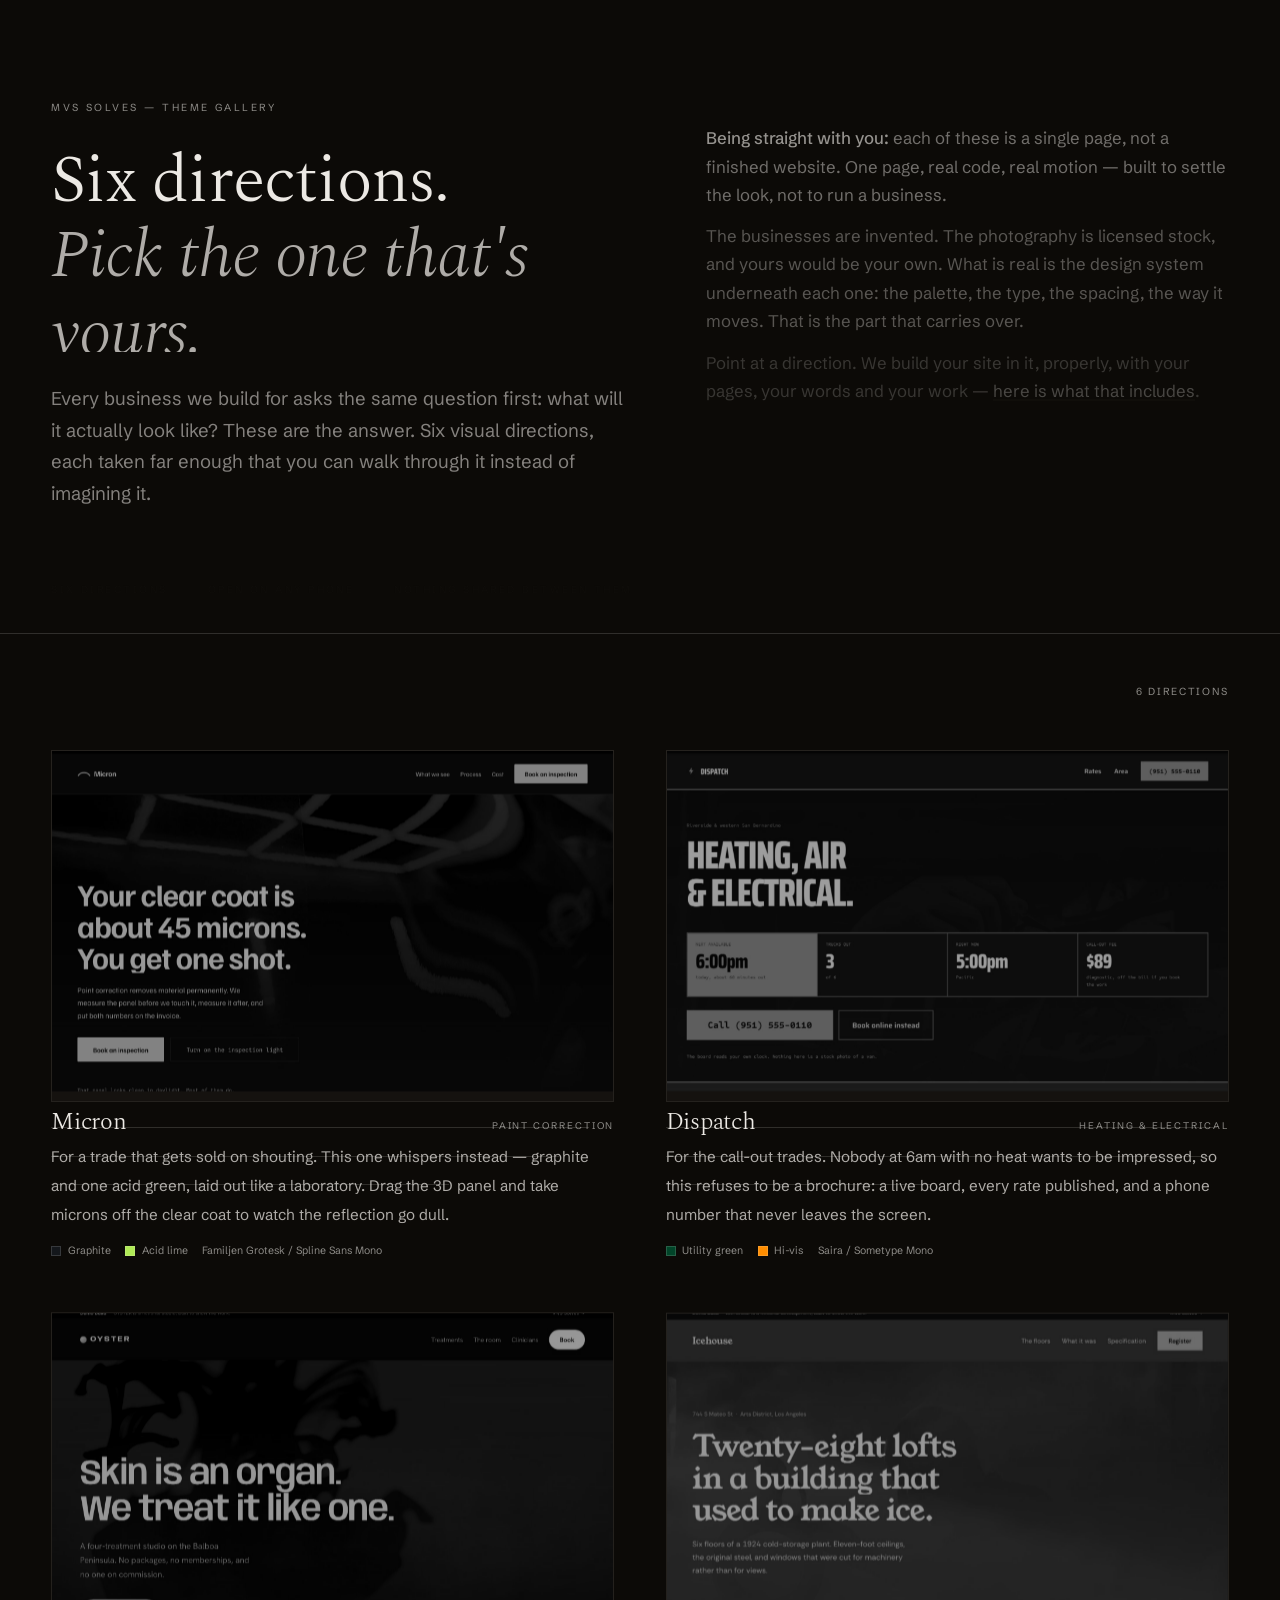
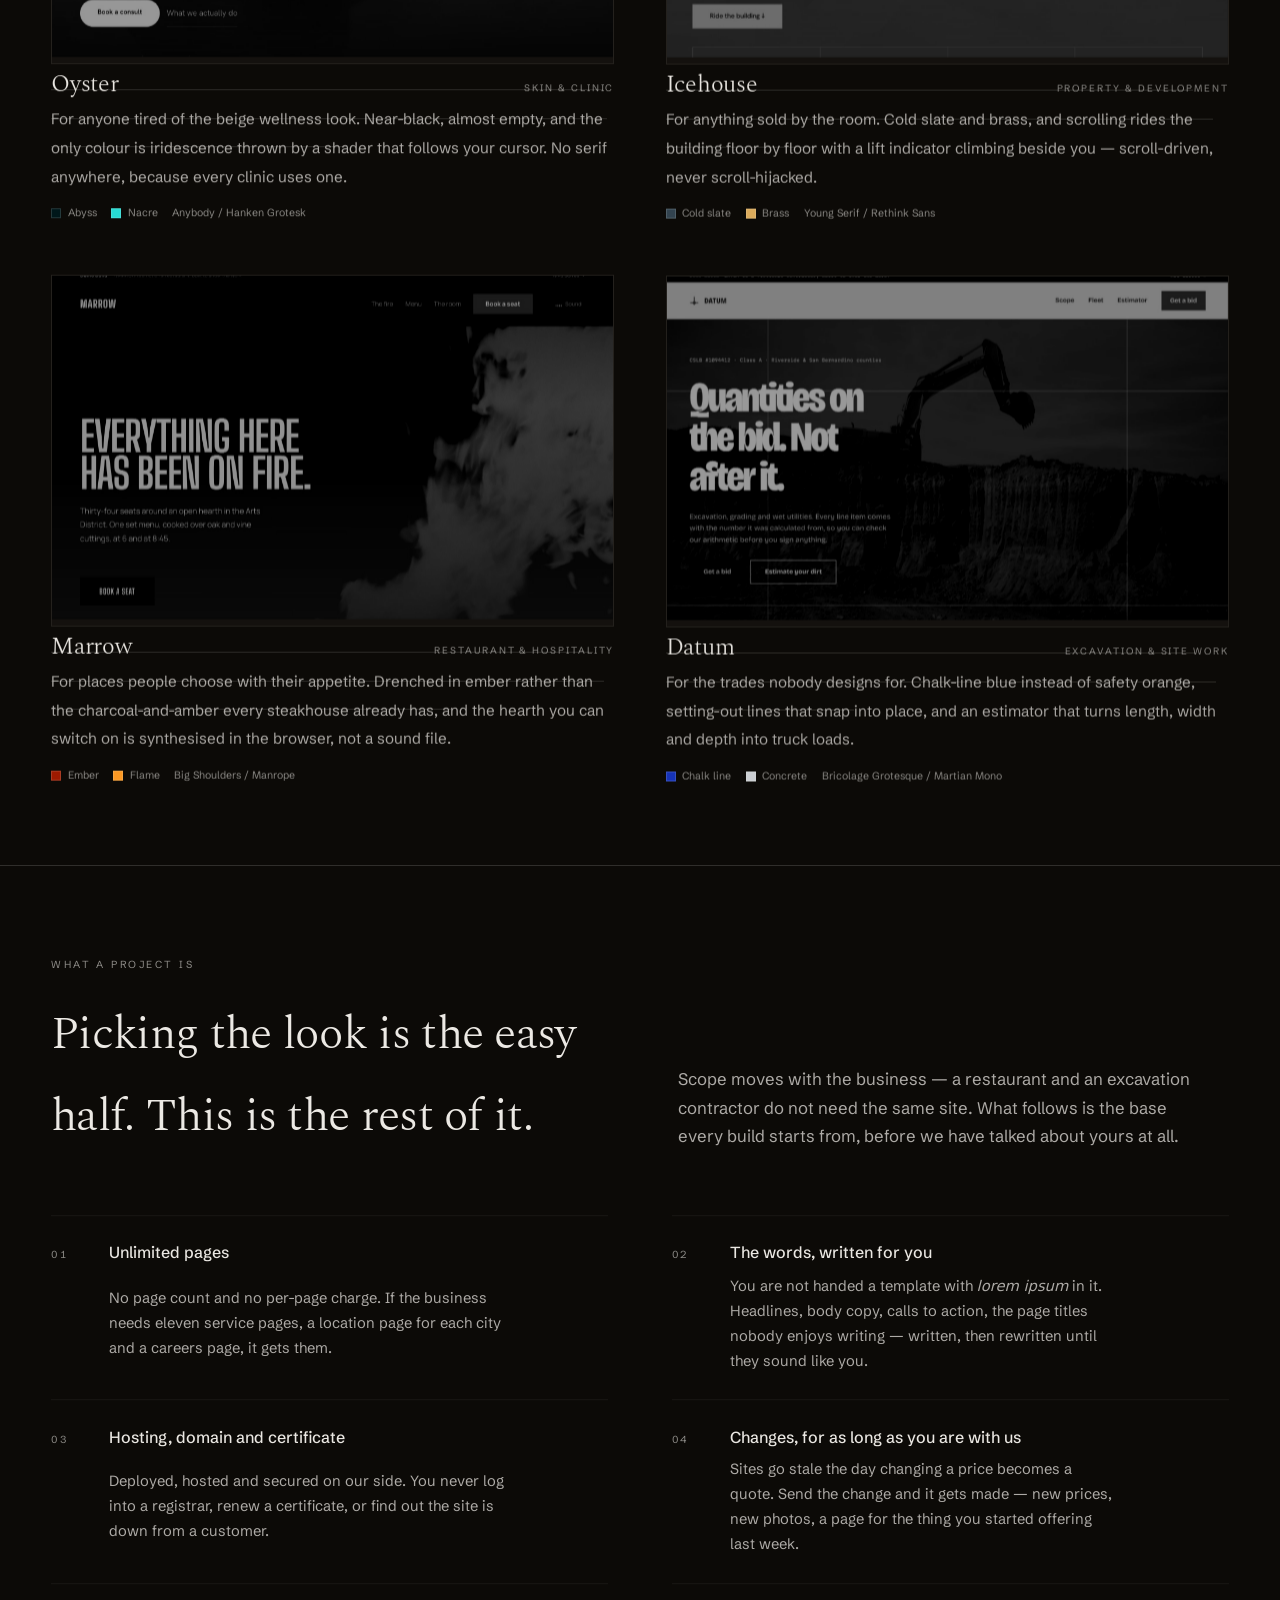
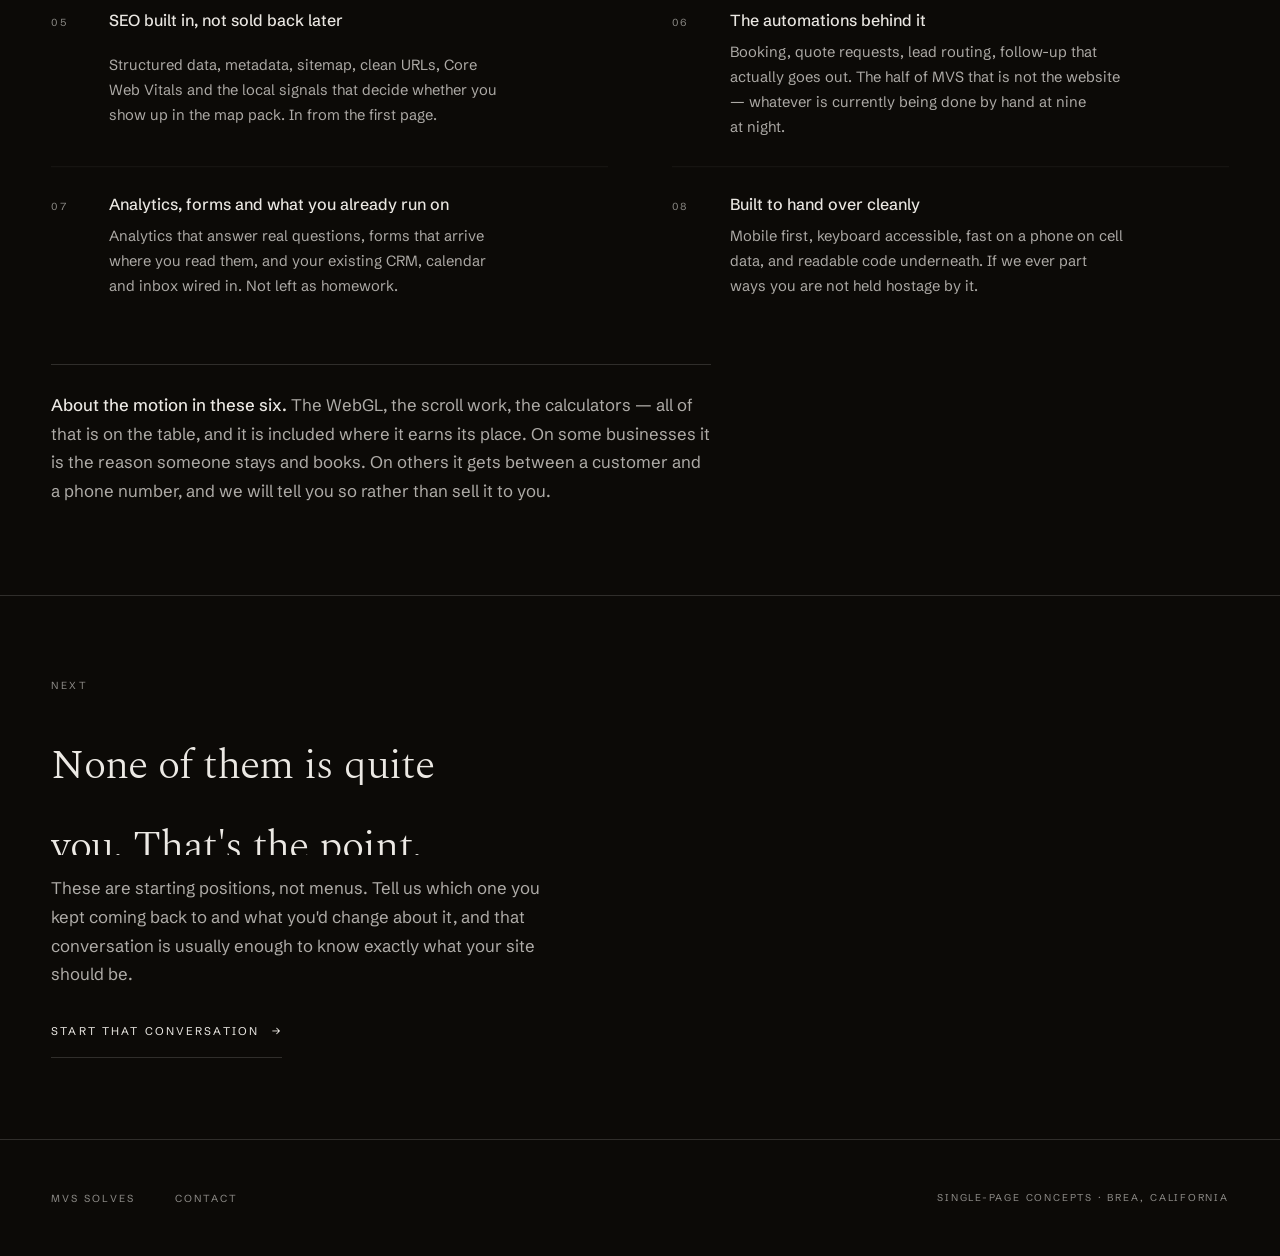
==== commit 10515018: "Icehouse rides a real building, and the gallery says what a project includes Icehouse is the first b" ====
--- a/index.html
+++ b/index.html
@@ -9,7 +9,10 @@
 <meta property="og:type" content="website">
 <meta property="og:title" content="Theme gallery — MVS Solves">
 <meta property="og:description" content="Six directions you can walk through. Point at one and we build your site in it.">
-<link rel="icon" href="data:image/svg+xml,<svg xmlns='http://www.w3.org/2000/svg' viewBox='0 0 32 32'><rect width='32' height='32' fill='%23141210'/><path d='M7 22V10l9 8 9-8v12' stroke='%23EDE9E1' stroke-width='2.4' fill='none'/></svg>">
+<link rel="icon" href="favicon.svg?v=3" type="image/svg+xml">
+<link rel="icon" href="favicon-96.png?v=3" sizes="96x96" type="image/png">
+<link rel="apple-touch-icon" href="apple-touch-icon.png?v=3">
+<link rel="mask-icon" href="mask-icon.svg?v=3" color="#141210">
 <link rel="preconnect" href="https://fonts.googleapis.com">
 <link rel="preconnect" href="https://fonts.gstatic.com" crossorigin>
 <link href="https://fonts.googleapis.com/css2?family=Spectral:ital,wght@0,300;0,400;0,600;1,300&family=Schibsted+Grotesk:wght@400;500;600&display=swap" rel="stylesheet">
@@ -95,6 +98,9 @@
 }
 .plain p{color:var(--ink-2)}
 .plain strong{color:var(--ink);font-weight:500}
+a.inline{color:var(--ink);text-decoration:none;box-shadow:inset 0 -1px 0 var(--hair);
+  transition:box-shadow .4s var(--ease)}
+a.inline:hover{box-shadow:inset 0 -1px 0 var(--ink)}
 
 .meta{display:flex;flex-wrap:wrap;gap:.4rem 2.5rem;margin-top:var(--s3);
   padding-top:var(--s1);border-top:1px solid var(--hair-2)}
@@ -163,6 +169,43 @@
   .card .trade{margin-left:0;width:100%}
 }
 
+/* ── what a project is ───────────────────────────────────────────── */
+/* Reads as a schedule of works, not a pricing table. No numbers, no
+   ticks, no cards — hairlines and a counter, so it feels like something
+   that was agreed rather than something being sold. */
+.incl{border-top:1px solid var(--hair);padding-block:clamp(3.5rem,10vh,6.5rem)}
+.incl-top{display:grid;gap:var(--s2)}
+@media(min-width:1000px){
+  .incl-top{grid-template-columns:minmax(0,1fr) minmax(0,1fr);gap:clamp(3rem,6vw,6rem);align-items:end}
+}
+.incl h2{font-size:clamp(1.7rem,4vw,2.9rem);max-width:24ch;margin-top:1.2rem}
+.incl .intro{color:var(--ink-2);max-width:52ch}
+
+.spec{list-style:none;margin:var(--s4) 0 0;padding:0;counter-reset:spec;
+  display:grid;grid-template-columns:repeat(2,minmax(0,1fr));
+  column-gap:clamp(2.5rem,5vw,5rem)}
+@media(max-width:820px){.spec{grid-template-columns:1fr}}
+.spec li{counter-increment:spec;padding-block:var(--s2);border-top:1px solid var(--hair-2);
+  display:grid;grid-template-columns:2.6rem minmax(0,1fr);gap:0 1rem;align-items:baseline}
+.spec li::before{
+  content:counter(spec,decimal-leading-zero);
+  font-family:var(--sans);font-size:.64rem;letter-spacing:.14em;color:var(--ink-3);
+  font-variant-numeric:tabular-nums;
+}
+.spec h3{font-family:var(--sans);font-weight:500;font-size:1rem;letter-spacing:0;
+  color:var(--ink);line-height:1.45}
+.spec p{grid-column:2;margin-top:.5rem;color:var(--ink-2);font-size:.92rem;max-width:44ch}
+@media(max-width:460px){
+  .spec li{grid-template-columns:1fr}
+  .spec li::before{margin-bottom:.5rem}
+  .spec p{grid-column:1}
+}
+
+/* the one claim that needs a caveat, given the caveat rather than dropped */
+.caveat{margin-top:var(--s3);padding-top:var(--s2);border-top:1px solid var(--hair);
+  max-width:66ch;color:var(--ink-2)}
+.caveat strong{color:var(--ink);font-weight:500}
+
 /* ── close ───────────────────────────────────────────────────────── */
 .close{border-top:1px solid var(--hair);padding-block:clamp(3rem,9vh,5.5rem)}
 .close h2{font-size:clamp(1.6rem,4vw,2.6rem);max-width:20ch}
@@ -185,6 +228,8 @@
   text-transform:uppercase;color:var(--ink-3)}
 @media(max-width:660px){.foot .rule{margin-left:0;width:100%}}
 </style>
+<noscript><style>#enter{display:none}</style></noscript>
+
 </head>
 <body>
 
@@ -215,7 +260,8 @@
         your own. What is real is the design system underneath each one: the palette, the
         type, the spacing, the way it moves. That is the part that carries over.</p>
       <p>Point at a direction. We build your site in it, properly, with your pages, your
-        words and your work.</p>
+        words and your work &mdash; <a class="inline" href="#included">here is what that
+        includes</a>.</p>
      </div>
     </div>
 
@@ -359,6 +405,72 @@
 
   </div>
 </main>
+
+<section class="incl" id="included">
+  <div class="wrap">
+    <div class="incl-top">
+      <div>
+        <span class="k">What a project is</span>
+        <h2>Picking the look is the easy half. This is the rest of it.</h2>
+      </div>
+      <p class="intro">Scope moves with the business &mdash; a restaurant and an excavation
+        contractor do not need the same site. What follows is the base every build starts
+        from, before we have talked about yours at all.</p>
+    </div>
+
+    <ol class="spec">
+      <li>
+        <h3>Unlimited pages</h3>
+        <p>No page count and no per-page charge. If the business needs eleven service pages,
+          a location page for each city and a careers page, it gets them.</p>
+      </li>
+      <li>
+        <h3>The words, written for you</h3>
+        <p>You are not handed a template with <em>lorem ipsum</em> in it. Headlines, body
+          copy, calls to action, the page titles nobody enjoys writing &mdash; written, then
+          rewritten until they sound like you.</p>
+      </li>
+      <li>
+        <h3>Hosting, domain and certificate</h3>
+        <p>Deployed, hosted and secured on our side. You never log into a registrar, renew a
+          certificate, or find out the site is down from a customer.</p>
+      </li>
+      <li>
+        <h3>Changes, for as long as you are with us</h3>
+        <p>Sites go stale the day changing a price becomes a quote. Send the change and it
+          gets made &mdash; new prices, new photos, a page for the thing you started
+          offering last week.</p>
+      </li>
+      <li>
+        <h3>SEO built in, not sold back later</h3>
+        <p>Structured data, metadata, sitemap, clean URLs, Core Web Vitals and the local
+          signals that decide whether you show up in the map pack. In from the first page.</p>
+      </li>
+      <li>
+        <h3>The automations behind it</h3>
+        <p>Booking, quote requests, lead routing, follow-up that actually goes out. The half
+          of MVS that is not the website &mdash; whatever is currently being done by hand at
+          nine at night.</p>
+      </li>
+      <li>
+        <h3>Analytics, forms and what you already run on</h3>
+        <p>Analytics that answer real questions, forms that arrive where you read them, and
+          your existing CRM, calendar and inbox wired in. Not left as homework.</p>
+      </li>
+      <li>
+        <h3>Built to hand over cleanly</h3>
+        <p>Mobile first, keyboard accessible, fast on a phone on cell data, and readable code
+          underneath. If we ever part ways you are not held hostage by it.</p>
+      </li>
+    </ol>
+
+    <p class="caveat"><strong>About the motion in these six.</strong> The WebGL, the scroll
+      work, the calculators &mdash; all of that is on the table, and it is included where it
+      earns its place. On some businesses it is the reason someone stays and books. On others
+      it gets between a customer and a phone number, and we will tell you so rather than
+      sell it to you.</p>
+  </div>
+</section>
 
 <section class="close">
   <div class="wrap">
@@ -440,6 +552,24 @@
     });
   });
 
+  var ih = FX.split(document.querySelector('.incl h2'));
+  if (ih) g.from(ih.lines, {
+    yPercent: 118, duration: 1.25, ease: EASE, stagger: .09,
+    scrollTrigger: { trigger: '.incl', start: 'top 78%' }
+  });
+  g.from('.incl .intro', {
+    opacity: 0, y: 18, duration: 1, ease: EASE,
+    scrollTrigger: { trigger: '.incl', start: 'top 78%' }
+  });
+  /* the schedule reads down each column, so it reveals in the order it is
+     read rather than in DOM order across an invisible row */
+  g.utils.toArray('.spec li').forEach(function (li) {
+    g.from(li, {
+      opacity: 0, y: 22, duration: .9, ease: EASE,
+      scrollTrigger: { trigger: li, start: 'top 94%' }
+    });
+  });
+
   var ch = FX.split(document.querySelector('.close h2'));
   if (ch) g.from(ch.lines, {
     yPercent: 118, duration: 1.3, ease: EASE, stagger: .1,
